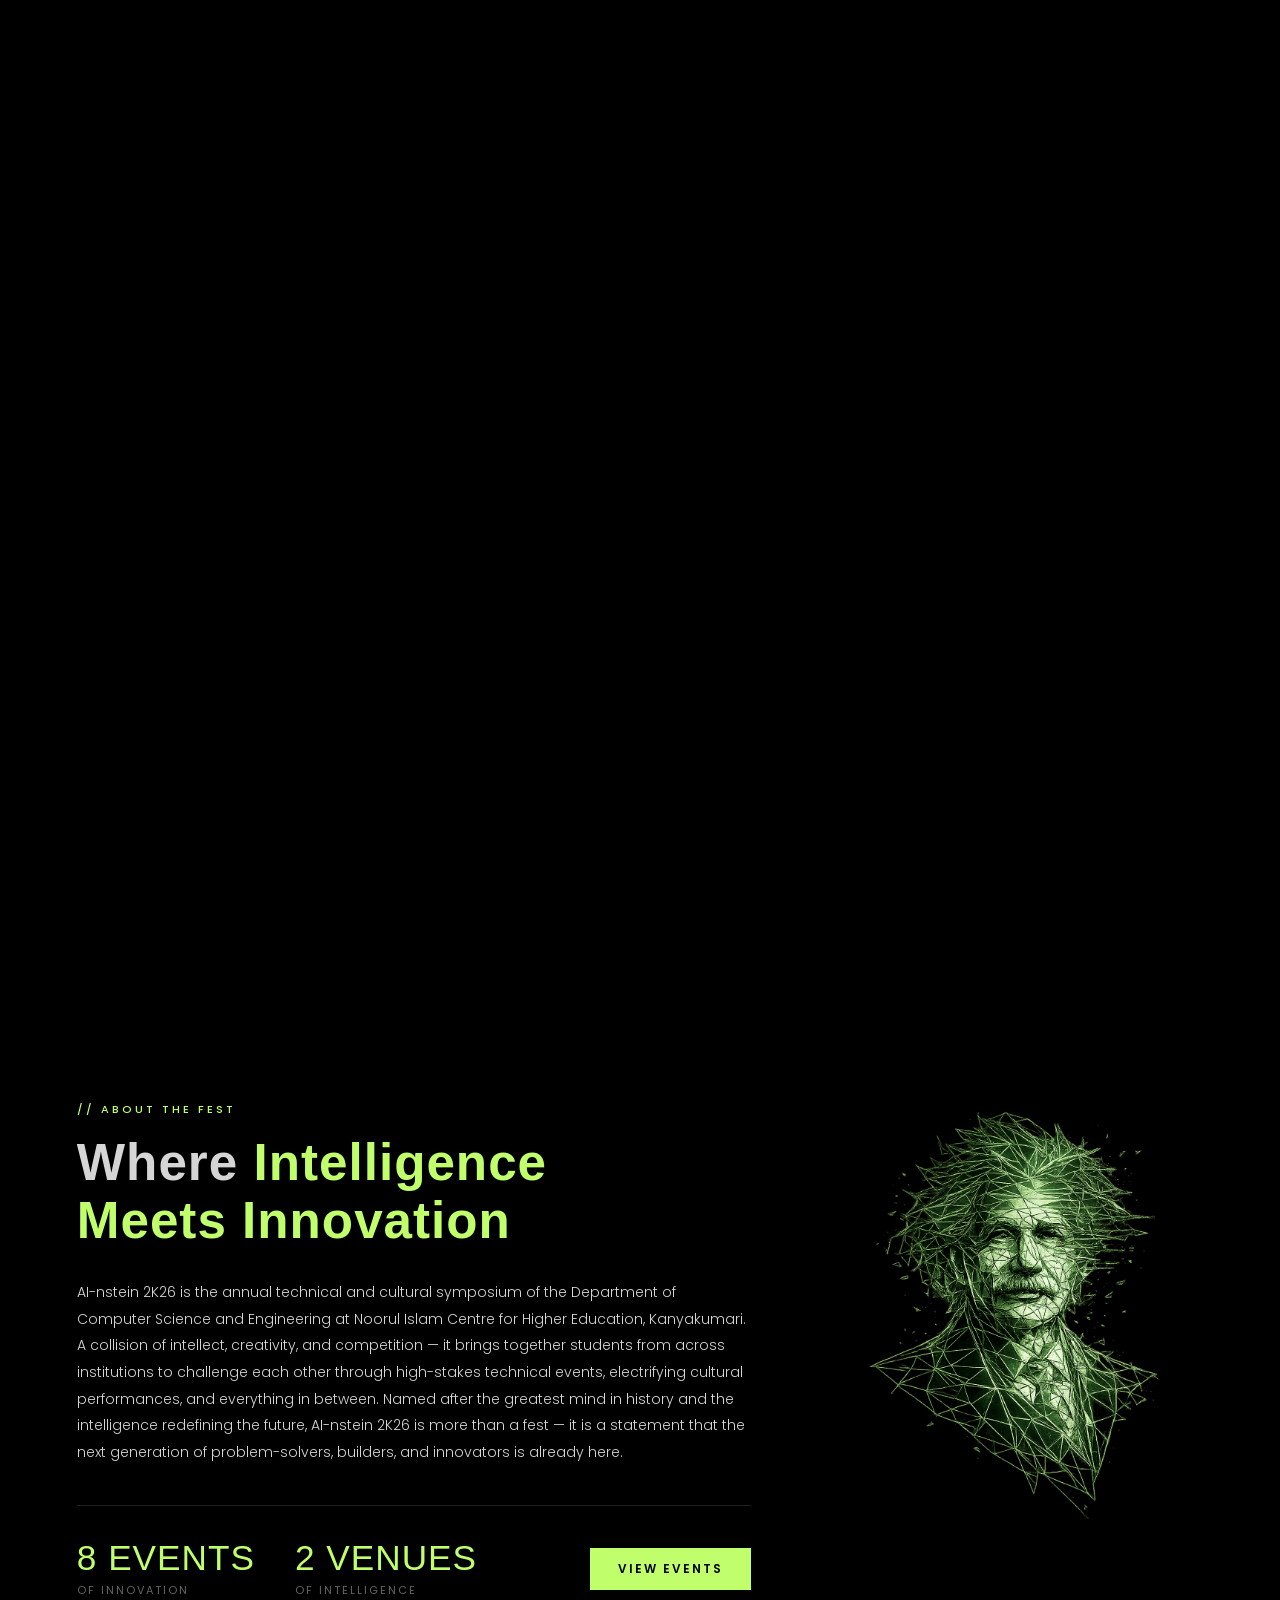
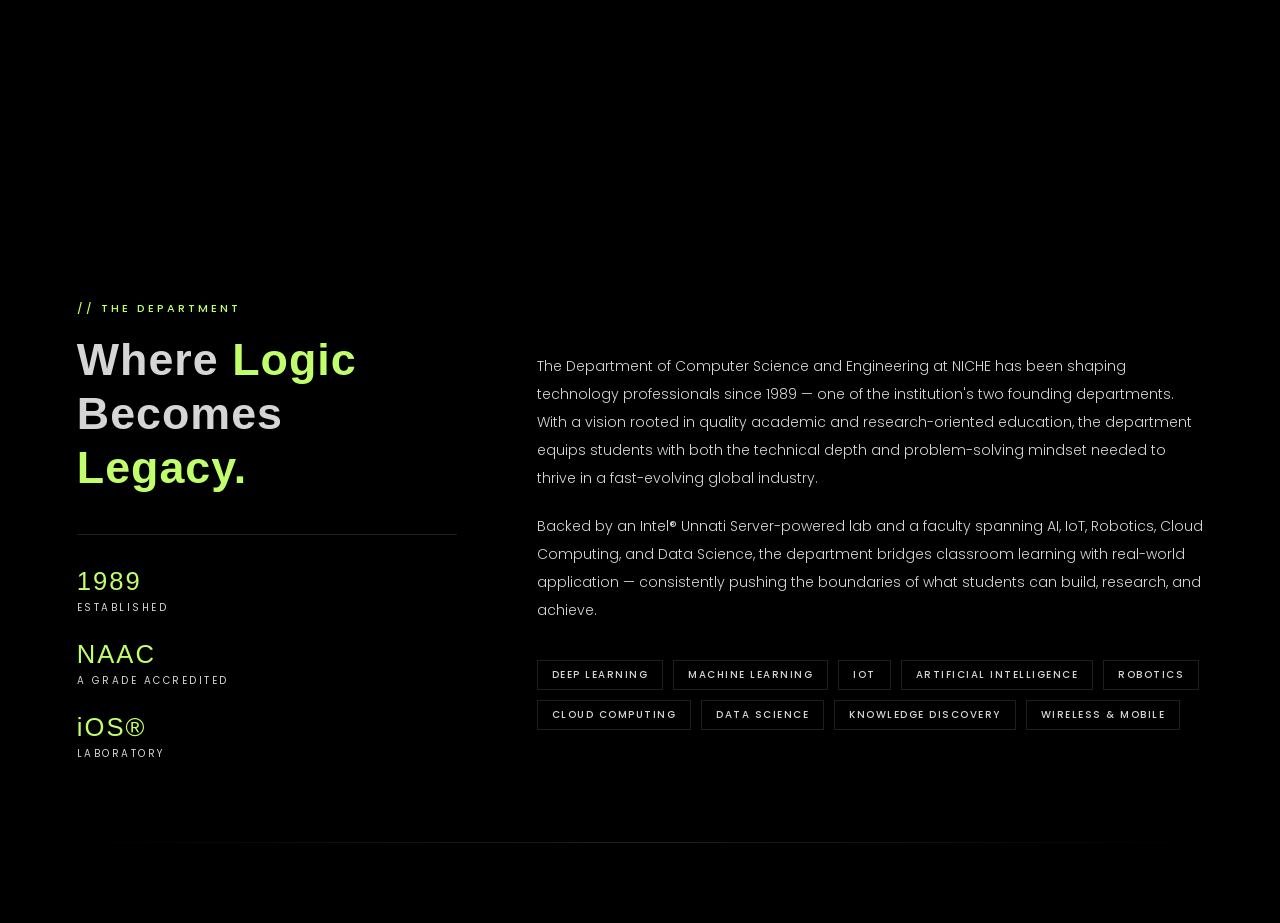
==== index.html @ 4ffa7b21 "Update index.html" ====
<!DOCTYPE html>
<html lang="en">
<head>
  <meta charset="UTF-8" />
  <meta name="viewport" content="width=device-width, initial-scale=1.0"/>
  <title>AI-nstein 2K26</title>
  <link rel="stylesheet" href="https://fonts.cdnfonts.com/css/fear-robot">
  <link rel="preconnect" href="https://fonts.googleapis.com">
  <link href="https://fonts.googleapis.com/css2?family=Poppins:wght@300;400;500;600&display=swap" rel="stylesheet">
  <link rel="stylesheet" href="../css/bg.css">
  <link rel="stylesheet" href="../css/about.css">
  <link rel="stylesheet" href="../css/dept.css">
  <link rel="stylesheet" href="../css/navbar.css">
</head>
<body>

  <!-- LOADING SCREEN -->
<div id="loading-screen">
  <video id="loading-video" autoplay muted playsinline>
    <source src="../asset/logo-animate.mp4" type="video/mp4" />
  </video>
</div>
  
  <div id="scroll-progress"></div>


  <!-- NAVBAR -->
<nav class="navbar" id="navbar">
  <div class="navbar-inner">
    <a href="index.html" class="navbar-logo">
      <img src="../asset/logo.png" alt="AI-nstein 2K26" class="navbar-logo-img" />
      <span class="navbar-logo-text"><span class="accent">AI</span>-nstein <span class="accent">2K26</span></span>
    </a>
    <a href="html/events.html" class="navbar-register">Register Now</a>
  </div>
</nav>
  <!-- Fixed Background -->
  <div id="bg-container">
    <div id="hex-grid"></div>
    <div id="hex-spotlight"></div>
  </div>

  <!-- HERO SECTION -->
<section class="hero">
  <img src="../asset/logo.png" alt="AI-nstein 2K26" class="hero-logo" />
  <p class="hero-label">CS Dept Symposium · 2026</p>
  <h1 class="hero-title">
    <span class="no-break"><span class="accent">AI</span>-nstein</span> <span class="accent">2K26</span>
  </h1>
  <div class="hero-meta">
    <div class="meta-item">
      <svg width="13" height="13" viewBox="0 0 24 24" fill="none" stroke="#C0FF6B" stroke-width="2" stroke-linecap="round" stroke-linejoin="round">
        <rect x="3" y="4" width="18" height="18" rx="2"/><line x1="16" y1="2" x2="16" y2="6"/><line x1="8" y1="2" x2="8" y2="6"/><line x1="3" y1="10" x2="21" y2="10"/>
      </svg>
      <span>16 April 2026</span>
    </div>
    <span class="meta-divider">·</span>
    <div class="meta-item">
      <svg width="13" height="13" viewBox="0 0 24 24" fill="none" stroke="#C0FF6B" stroke-width="2" stroke-linecap="round" stroke-linejoin="round">
        <circle cx="12" cy="12" r="10"/><polyline points="12 6 12 12 16 14"/>
      </svg>
      <span>10:00 AM – 4:30 PM</span>
    </div>
    <span class="meta-divider">·</span>
    <div class="meta-item">
      <svg width="13" height="13" viewBox="0 0 24 24" fill="none" stroke="#C0FF6B" stroke-width="2" stroke-linecap="round" stroke-linejoin="round">
        <path d="M12 2C8.13 2 5 5.13 5 9c0 5.25 7 13 7 13s7-7.75 7-13c0-3.87-3.13-7-7-7z"/><circle cx="12" cy="9" r="2.5"/>
      </svg>
      <span>NICHE University, Kanyakumari</span>
    </div>
  </div>
  <p class="hero-sub">Scroll down to know more</p>
  <div class="scroll-arrow">
    <svg width="36" height="36" viewBox="0 0 36 36" fill="none" xmlns="http://www.w3.org/2000/svg">
      <line x1="18" y1="4" x2="18" y2="28" stroke="#D5D5D5" stroke-width="1.5" stroke-linecap="round"/>
      <polyline points="8,20 18,30 28,20" fill="none" stroke="#C0FF6B" stroke-width="2" stroke-linecap="round" stroke-linejoin="round"/>
    </svg>
  </div>
</section>



  <!-- ABOUT SECTION -->
  <section class="about-section">
    <div class="about-inner">

      <div class="about-text">
        <p class="section-tag">// About the Fest</p>
        <h2 class="about-heading">Where <span>Intelligence<br>Meets Innovation</span></h2>
        <p class="about-body">
          AI-nstein 2K26 is the annual technical and cultural symposium of the Department of Computer Science and Engineering at Noorul Islam Centre for Higher Education, Kanyakumari. A collision of intellect, creativity, and competition — it brings together students from across institutions to challenge each other through high-stakes technical events, electrifying cultural performances, and everything in between. Named after the greatest mind in history and the intelligence redefining the future, AI-nstein 2K26 is more than a fest — it is a statement that the next generation of problem-solvers, builders, and innovators is already here.
        </p>
        

        <div class="about-stats">
          <div class="stat">
            <span class="stat-num">8 EVENTS</span>
            <span class="stat-label">OF INNOVATION</span>
          </div>
          <div class="stat">
            <span class="stat-num">2 VENUES</span>
            <span class="stat-label">OF INTELLIGENCE</span>
          </div>
          <div class="stat-action">
            <a href="../html/events.html" class="btn-events">View Events</a>
          </div>
        </div>
      </div>

      <div class="about-image">
        <img src="../asset/einstein-1.png" alt="Einstein" />
      </div>

    </div>
  </section>




 <!-- DEPARTMENT SECTION -->
<section class="dept-section">
  <div class="dept-inner">

    <div class="dept-left">
      <p class="section-tag">// The Department</p>
      <h2 class="dept-heading">Where <span>Logic</span><br>Becomes<br><span>Legacy.</span></h2>

      <div class="dept-stat-row">
        <div class="dept-stat">
          <span class="dept-stat-num">1989</span>
          <span class="dept-stat-label">Established</span>
        </div>
        <div class="dept-stat">
          <span class="dept-stat-num">NAAC</span>
          <span class="dept-stat-label">A Grade Accredited</span>
        </div>
        <div class="dept-stat">
          <span class="dept-stat-num">iOS®</span>
          <span class="dept-stat-label">Laboratory</span>
        </div>
      </div>
    </div>

    <div class="dept-right">
        <p class="dept-body">
            The Department of Computer Science and Engineering at NICHE has been shaping technology professionals since 1989 — one of the institution's two founding departments. With a vision rooted in quality academic and research-oriented education, the department equips students with both the technical depth and problem-solving mindset needed to thrive in a fast-evolving global industry.
        </p>
        <p class="dept-body">
            Backed by an Intel® Unnati Server-powered lab and a faculty spanning AI, IoT, Robotics, Cloud Computing, and Data Science, the department bridges classroom learning with real-world application — consistently pushing the boundaries of what students can build, research, and achieve.
        </p>

      <div class="dept-tags">
        <span class="dept-pill">Deep Learning</span>
        <span class="dept-pill">Machine Learning</span>
        <span class="dept-pill">IoT</span>
        <span class="dept-pill">Artificial Intelligence</span>
        <span class="dept-pill">Robotics</span>
        <span class="dept-pill">Cloud Computing</span>
        <span class="dept-pill">Data Science</span>
        <span class="dept-pill">Knowledge Discovery</span>
        <span class="dept-pill">Wireless & Mobile</span>
      </div>
    </div>

  </div>

  <div class="dept-divider"></div>
</section>
  <script src="../js/script.js"></script>
</body>
</html>
---- css/bg.css ----
* {
  margin: 0;
  padding: 0;
  box-sizing: border-box;
  scrollbar-width: none; /* Firefox */
  -ms-overflow-style: none; /* IE/Edge */
}

*::-webkit-scrollbar {
  display: none; /* Chrome/Safari */
}

body {
  background: #000;
  color: #D5D5D5;
  font-family: 'Poppins', sans-serif;
  overflow-x: hidden;
}

/* ── SCROLL PROGRESS BAR ── */
#scroll-progress {
  position: fixed;
  top: 0;
  right: 0;
  width: 3px;
  height: 0%;
  background: linear-gradient(to bottom, #C0FF6B, rgba(192, 255, 107, 0.3));
  z-index: 200;
  transition: height 0.05s linear;
  box-shadow: 0 0 8px rgba(192, 255, 107, 0.5);
}

/* ── FIXED BG ── */
#bg-container {
  position: fixed;
  inset: 0;
  z-index: 0;
  overflow: hidden;
}

#hex-grid {
  position: absolute;
  inset: 0;
  width: 100%;
  height: 100%;
  background-image: url("data:image/svg+xml,%3Csvg xmlns='http://www.w3.org/2000/svg' width='56' height='97' viewBox='0 0 56 97'%3E%3Cpath d='M28 2 L54 16 L54 46 L28 60 L2 46 L2 16 Z' fill='none' stroke='%23D5D5D5' stroke-width='0.8'/%3E%3Cpath d='M28 60 L54 74 L54 97' fill='none' stroke='%23D5D5D5' stroke-width='0.8'/%3E%3Cpath d='M28 60 L2 74 L2 97' fill='none' stroke='%23D5D5D5' stroke-width='0.8'/%3E%3C/svg%3E");
  background-size: 56px 97px;
  opacity: 0.045;
}

#hex-spotlight {
  position: absolute;
  inset: 0;
  width: 100%;
  height: 100%;
  background-image: url("data:image/svg+xml,%3Csvg xmlns='http://www.w3.org/2000/svg' width='56' height='97' viewBox='0 0 56 97'%3E%3Cpath d='M28 2 L54 16 L54 46 L28 60 L2 46 L2 16 Z' fill='none' stroke='%23D5D5D5' stroke-width='0.8'/%3E%3Cpath d='M28 60 L54 74 L54 97' fill='none' stroke='%23D5D5D5' stroke-width='0.8'/%3E%3Cpath d='M28 60 L2 74 L2 97' fill='none' stroke='%23D5D5D5' stroke-width='0.8'/%3E%3C/svg%3E");
  background-size: 56px 97px;
  opacity: 0;
  -webkit-mask-image: radial-gradient(circle 150px at 50% 50%, black 20%, transparent 80%);
  mask-image: radial-gradient(circle 150px at 50% 50%, black 20%, transparent 80%);
  transition: opacity 0.3s ease;
}

#hex-spotlight.active {
  opacity: 0.75;
}

/* ── LOADING SCREEN ── */
#loading-screen {
  position: fixed;
  inset: 0;
  z-index: 9999;
  background: #000;
  display: flex;
  align-items: center;
  justify-content: center;
  overflow: hidden;
  transition: opacity 0.6s ease;
}

#loading-screen.fade-out {
  opacity: 0;
  pointer-events: none;
}

#loading-video {
  width: clamp(240px, 50vw, 480px);
  height: auto;
  object-fit: cover;
  object-position: center;
}

/* ── HERO ── */
.hero {
  position: relative;
  z-index: 10;
  height: 100vh;
  display: flex;
  flex-direction: column;
  align-items: center;
  justify-content: center;
  text-align: center;
  padding: 80px 24px 24px;
}

/* ── HERO LOGO ── */
.hero-logo {
  width: clamp(140px, 22vw, 260px);
  height: auto;
  object-fit: contain;
  margin-bottom: 24px;
  filter: drop-shadow(0 0 24px rgba(192, 255, 107, 0.25));
  transition: filter 0.3s ease;
}

.hero-logo:hover {
  filter: drop-shadow(0 0 40px rgba(192, 255, 107, 0.45));
}

/* ── HERO LABEL ── */
.hero-label {
  font-size: 11px;
  letter-spacing: 4px;
  text-transform: uppercase;
  color: #656565;
  margin-bottom: 18px;
}

/* ── HERO TITLE ── */
.hero-title {
  font-family: 'Fear Robot', sans-serif;
  font-size: clamp(2rem, 8vw, 7rem);
  color: #D5D5D5;
  line-height: 1.15;
  letter-spacing: 2px;
  word-break: keep-all;
}

.hero-title .no-break {
  white-space: nowrap;
  display: inline;
}

.hero-title .accent {
  color: #C0FF6B;
}

/* ── HERO META ── */
.hero-meta {
  display: flex;
  align-items: center;
  gap: 14px;
  margin-top: 28px;
  flex-wrap: wrap;
  justify-content: center;
}

.meta-item {
  display: flex;
  align-items: center;
  gap: 6px;
  font-size: 12px;
  letter-spacing: 1.5px;
  color: #D5D5D5;
  font-weight: 400;
  white-space: nowrap;
}

.meta-divider {
  color: #656565;
  font-size: 14px;
  line-height: 1;
}

/* ── HERO SUB ── */
.hero-sub {
  margin-top: 28px;
  font-size: 12px;
  color: #656565;
  letter-spacing: 2px;
  text-transform: uppercase;
}

/* ── SCROLL ARROW ── */
.scroll-arrow {
  margin-top: 16px;
  animation: bounce 1.8s ease-in-out infinite;
  opacity: 0.85;
}

@keyframes bounce {
  0%, 100% { transform: translateY(0); }
  50%       { transform: translateY(8px); }
}

/* ── RESPONSIVE ── */
@media (max-width: 600px) {
  .hero-meta    { gap: 10px; }
  .meta-divider { display: none; }
  .meta-item    { font-size: 11px; letter-spacing: 1px; }
}

@media (max-width: 480px) {
  .hero-label { font-size: 9px; letter-spacing: 2px; }
  .hero-sub   { font-size: 10px; }
  .hero-logo  { width: clamp(100px, 28vw, 160px); margin-bottom: 16px; }
}
---- css/about.css ----
/* ── ABOUT SECTION ── */
.about-section {
  position: relative;
  z-index: 10;
  min-height: 100vh;
  display: flex;
  align-items: center;
  padding: 100px 6vw;
}

.about-inner {
  display: flex;
  align-items: center;
  gap: 72px;
  max-width: 1200px;
  margin: 0 auto;
  width: 100%;
}

/* ── TEXT SIDE ── */
.about-text {
  flex: 1;
  min-width: 0;
}

.section-tag {
  font-size: 11px;
  letter-spacing: 3px;
  color: #C0FF6B;
  text-transform: uppercase;
  margin-bottom: 16px;
  font-weight: 500;
}

.about-heading {
  font-family: 'Fear Robot', sans-serif;
  font-size: clamp(2rem, 4vw, 3.5rem);
  color: #D5D5D5;
  line-height: 1.15;
  margin-bottom: 28px;
  letter-spacing: 1px;
}

.about-heading span {
  color: #C0FF6B;
}

.about-body {
  font-size: 14px;
  line-height: 1.9;
  color: #d5d5d5;
  margin-bottom: 16px;
  font-weight: 300;
}

/* ── STATS + BUTTON ── */
.about-stats {
  display: flex;
  align-items: center;
  gap: 40px;
  margin-top: 40px;
  padding-top: 32px;
  border-top: 1px solid #1f1f1f;
  flex-wrap: wrap;
}

.stat {
  display: flex;
  flex-direction: column;
  gap: 4px;
}

.stat-num {
  font-family: 'Fear Robot', sans-serif;
  font-size: clamp(1.6rem, 3vw, 2.2rem);
  color: #C0FF6B;
  letter-spacing: 1px;
}

.stat-label {
  font-size: 11px;
  letter-spacing: 2px;
  text-transform: uppercase;
  color: #656565;
}

/* ── VIEW EVENTS BUTTON ── */
.stat-action {
  margin-left: auto;
}

.btn-events {
  display: inline-block;
  padding: 12px 28px;
  background: #C0FF6B;
  color: #000;
  font-family: 'Poppins', sans-serif;
  font-size: 12px;
  font-weight: 600;
  letter-spacing: 2px;
  text-transform: uppercase;
  text-decoration: none;
  transition: box-shadow 0.3s ease, transform 0.2s ease;
}

.btn-events:hover {
  box-shadow: 0 0 20px rgba(192, 255, 107, 0.45);
  transform: translateY(-2px);
}

/* ── IMAGE SIDE ── */
.about-image {
  flex: 0 0 auto;
  width: clamp(240px, 30vw, 380px);
}

.about-image img {
  display: block;
  width: 100%;
  height: 100%;
  object-fit: cover;
  filter: grayscale(30%) contrast(1.05);
  transition: filter 0.4s ease;
}

.about-image:hover img {
  filter: grayscale(0%) contrast(1.1);
}

/* ── RESPONSIVE ── */
@media (max-width: 900px) {
  .about-inner {
    flex-direction: column-reverse;
    gap: 48px;
    padding: 60px 0;
  }

  .about-image {
    width: clamp(200px, 60vw, 320px);
  }

  .about-text {
    text-align: center;
  }

  .about-stats {
    justify-content: center;
  }

  .stat-action {
    margin-left: 0;
    width: 100%;
    display: flex;
    justify-content: center;
  }

  .section-tag {
    text-align: center;
  }
}

@media (max-width: 480px) {
  .about-section {
    padding: 80px 24px;
  }

  .about-stats {
    gap: 24px;
  }

  .about-heading {
    font-size: 1.8rem;
  }
}
---- css/dept.css ----
/* ── DEPARTMENT SECTION ── */
.dept-section {
  position: relative;
  z-index: 10;
  padding: 100px 6vw 80px;
}

.dept-inner {
  display: flex;
  align-items: flex-start;
  gap: 80px;
  max-width: 1200px;
  margin: 0 auto;
  width: 100%;
}

/* ── LEFT SIDE ── */
.dept-left {
  flex: 0 0 auto;
  width: clamp(260px, 30vw, 380px);
  position: sticky;
  top: 80px;
}

.dept-heading {
  font-family: 'Fear Robot', sans-serif;
  font-size: clamp(1.8rem, 3.5vw, 3rem);
  color: #D5D5D5;
  line-height: 1.2;
  letter-spacing: 1px;
  margin-bottom: 40px;
}

.dept-heading span {
  color: #C0FF6B;
}

/* ── DEPT STATS ── */
.dept-stat-row {
  display: flex;
  flex-direction: column;
  gap: 24px;
  padding-top: 32px;
  border-top: 1px solid #1f1f1f;
}

.dept-stat {
  display: flex;
  flex-direction: column;
  gap: 4px;
}

.dept-stat-num {
  font-family: 'Fear Robot', sans-serif;
  font-size: clamp(1.2rem, 2vw, 1.6rem);
  color: #C0FF6B;
  letter-spacing: 2px;
}

.dept-stat-label {
  font-size: 10px;
  letter-spacing: 2.5px;
  text-transform: uppercase;
  color: #d5d5d5;
  font-family: 'Poppins', sans-serif;
}

/* ── RIGHT SIDE ── */
.dept-right {
  flex: 1;
  min-width: 0;
  padding-top: 52px;
}

.dept-body {
  font-size: 14px;
  line-height: 2;
  color: #d5d5d5;
  font-weight: 300;
  font-family: 'Poppins', sans-serif;
  margin-bottom: 20px;
}

/* ── TECH PILLS ── */
.dept-tags {
  display: flex;
  flex-wrap: wrap;
  gap: 10px;
  margin-top: 36px;
}

.dept-pill {
  font-size: 10px;
  letter-spacing: 1.5px;
  text-transform: uppercase;
  font-family: 'Poppins', sans-serif;
  font-weight: 500;
  color: #d5d5d5;
  border: 1px solid #1f1f1f;
  padding: 6px 14px;
  transition: border-color 0.25s ease, color 0.25s ease;
  cursor: default;
}

.dept-pill:hover {
  border-color: rgba(192, 255, 107, 0.3);
  color: #C0FF6B;
}

/* ── BOTTOM DIVIDER ── */
.dept-divider {
  max-width: 1200px;
  margin: 80px auto 0;
  height: 1px;
  background: linear-gradient(to right, transparent, #1f1f1f, transparent);
}

/* ── RESPONSIVE ── */
@media (max-width: 900px) {
  .dept-inner {
    flex-direction: column;
    gap: 48px;
  }

  .dept-left {
    width: 100%;
    position: static;
  }

  .dept-stat-row {
    flex-direction: row;
    flex-wrap: wrap;
    gap: 32px;
  }

  .dept-heading {
    margin-bottom: 28px;
  }

  .dept-right {
    padding-top: 0;
  }
}

@media (max-width: 480px) {
  .dept-section {
    padding: 80px 24px 60px;
  }

  .dept-heading {
    font-size: 1.6rem;
  }

  .dept-stat-row {
    gap: 20px;
  }

  .dept-tags {
    gap: 8px;
  }

  .dept-pill {
    font-size: 9px;
    padding: 5px 10px;
  }
}
---- css/navbar.css ----
/* ── NAVBAR ── */
.navbar {
  position: fixed;
  top: 0;
  left: 0;
  right: 0;
  z-index: 100;
  padding: 0 6vw;
  height: 64px;
  display: flex;
  align-items: center;
  background: transparent;
  border-bottom: 1px solid transparent;
  transform: translateY(-100%);
  opacity: 0;
  transition:
    transform 0.4s cubic-bezier(0.4, 0, 0.2, 1),
    opacity 0.4s ease,
    background 0.4s ease,
    border-color 0.4s ease;
  pointer-events: none;
}

.navbar.visible {
  transform: translateY(0);
  opacity: 1;
  background: rgba(0, 0, 0, 0.85);
  backdrop-filter: blur(12px);
  -webkit-backdrop-filter: blur(12px);
  border-bottom: 1px solid #1a1a1a;
  pointer-events: all;
}

.navbar-inner {
  display: flex;
  align-items: center;
  justify-content: space-between;
  width: 100%;
  max-width: 1300px;
  margin: 0 auto;
}

/* ── LOGO ── */
.navbar-logo {
  display: flex;
  align-items: center;
  gap: 10px;
  text-decoration: none;
  transition: opacity 0.2s ease;
}

.navbar-logo:hover {
  opacity: 0.8;
}

.navbar-logo-img {
  height: 36px;
  width: auto;
  object-fit: contain;
}

.navbar-logo-text {
  font-family: 'Fear Robot', sans-serif;
  font-size: clamp(0.9rem, 1.8vw, 1.2rem);
  color: #D5D5D5;
  letter-spacing: 1px;
}

.navbar-logo-text .accent {
  color: #C0FF6B;
}

/* ── REGISTER BUTTON ── */
.navbar-register {
  display: inline-block;
  padding: 9px 24px;
  background: #C0FF6B;
  color: #000;
  font-family: 'Poppins', sans-serif;
  font-size: 10px;
  font-weight: 600;
  letter-spacing: 2px;
  text-transform: uppercase;
  text-decoration: none;
  white-space: nowrap;
  transition: box-shadow 0.3s ease, transform 0.2s ease;
}

.navbar-register:hover {
  box-shadow: 0 0 20px rgba(192, 255, 107, 0.4);
  transform: translateY(-1px);
}

/* ── RESPONSIVE ── */
@media (max-width: 768px) {
  .navbar { padding: 0 5vw; height: 56px; }
  .navbar-logo-img { height: 28px; }
  .navbar-logo-text { font-size: 0.9rem; }
}

@media (max-width: 480px) {
  .navbar { padding: 0 20px; height: 52px; }
  .navbar-logo-img { height: 24px; }
  .navbar-logo-text { display: none; }
  .navbar-register { padding: 8px 14px; font-size: 9px; letter-spacing: 1px; }
}
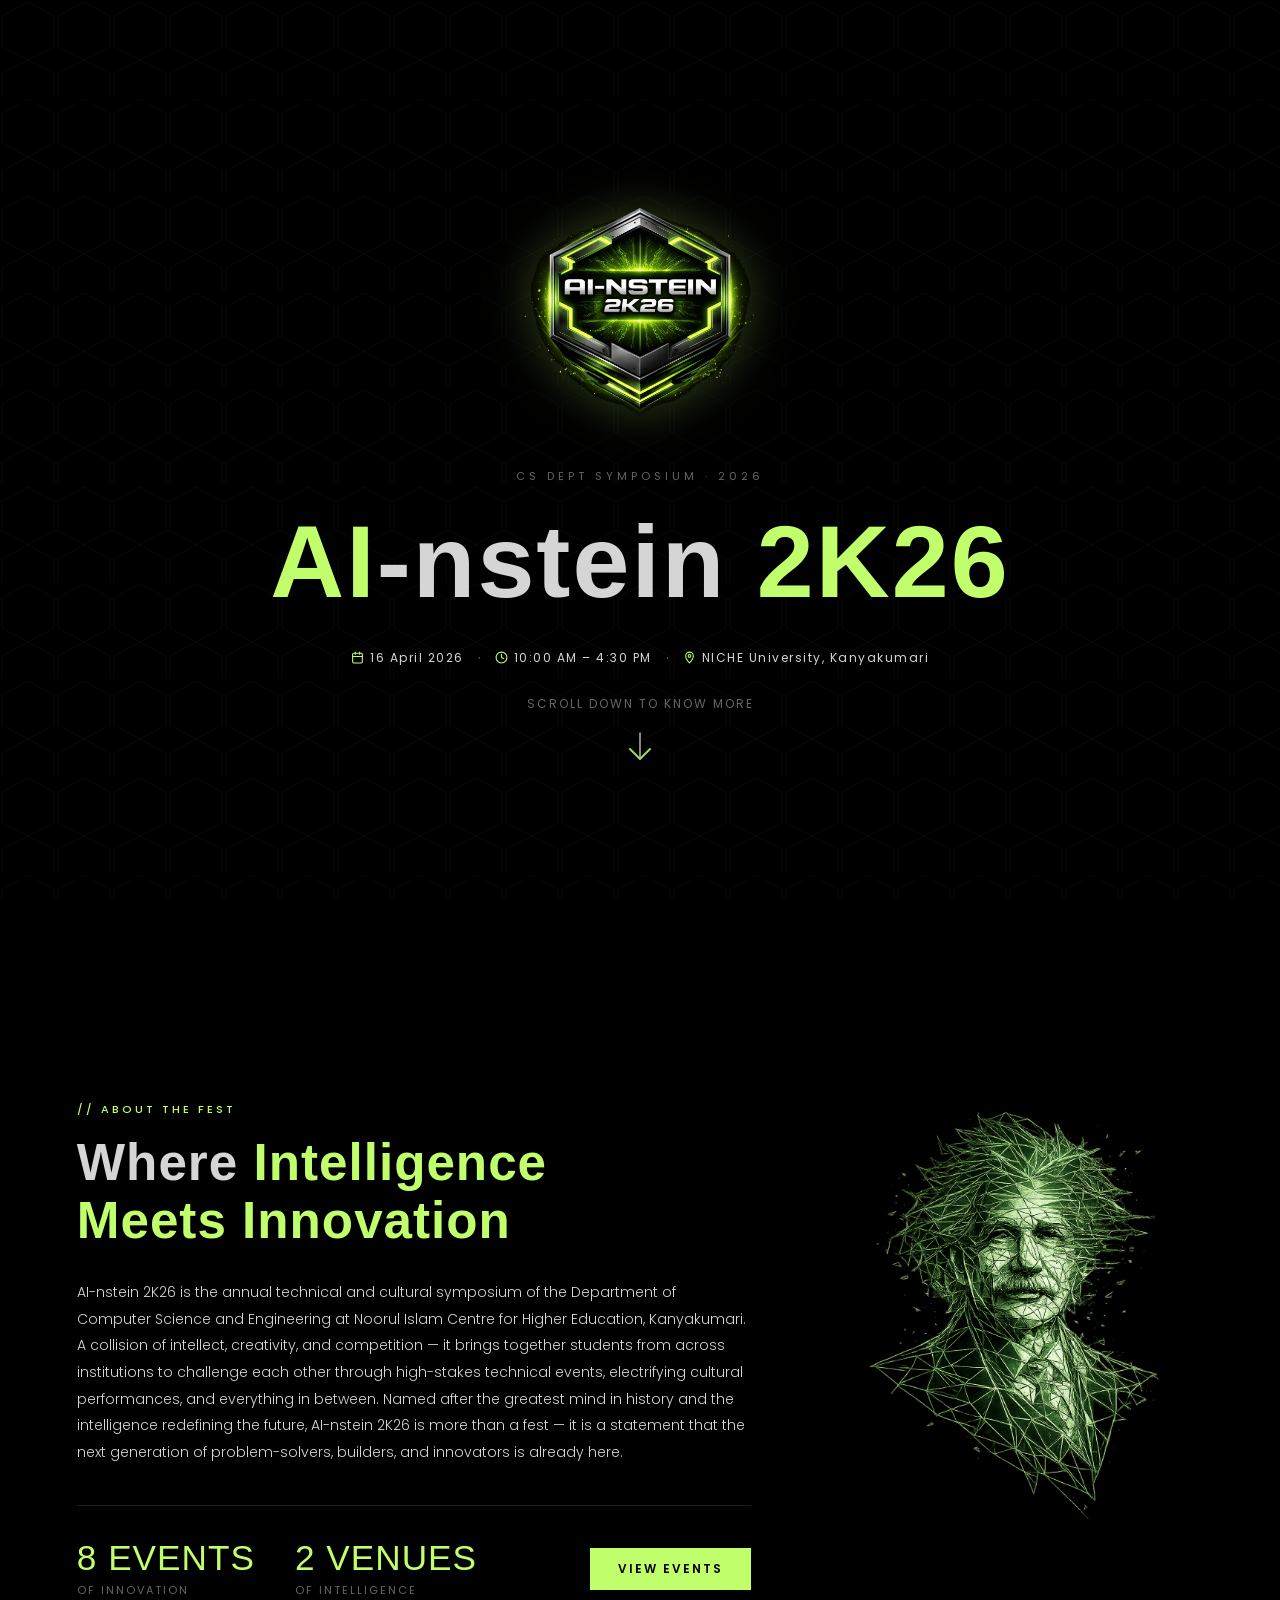
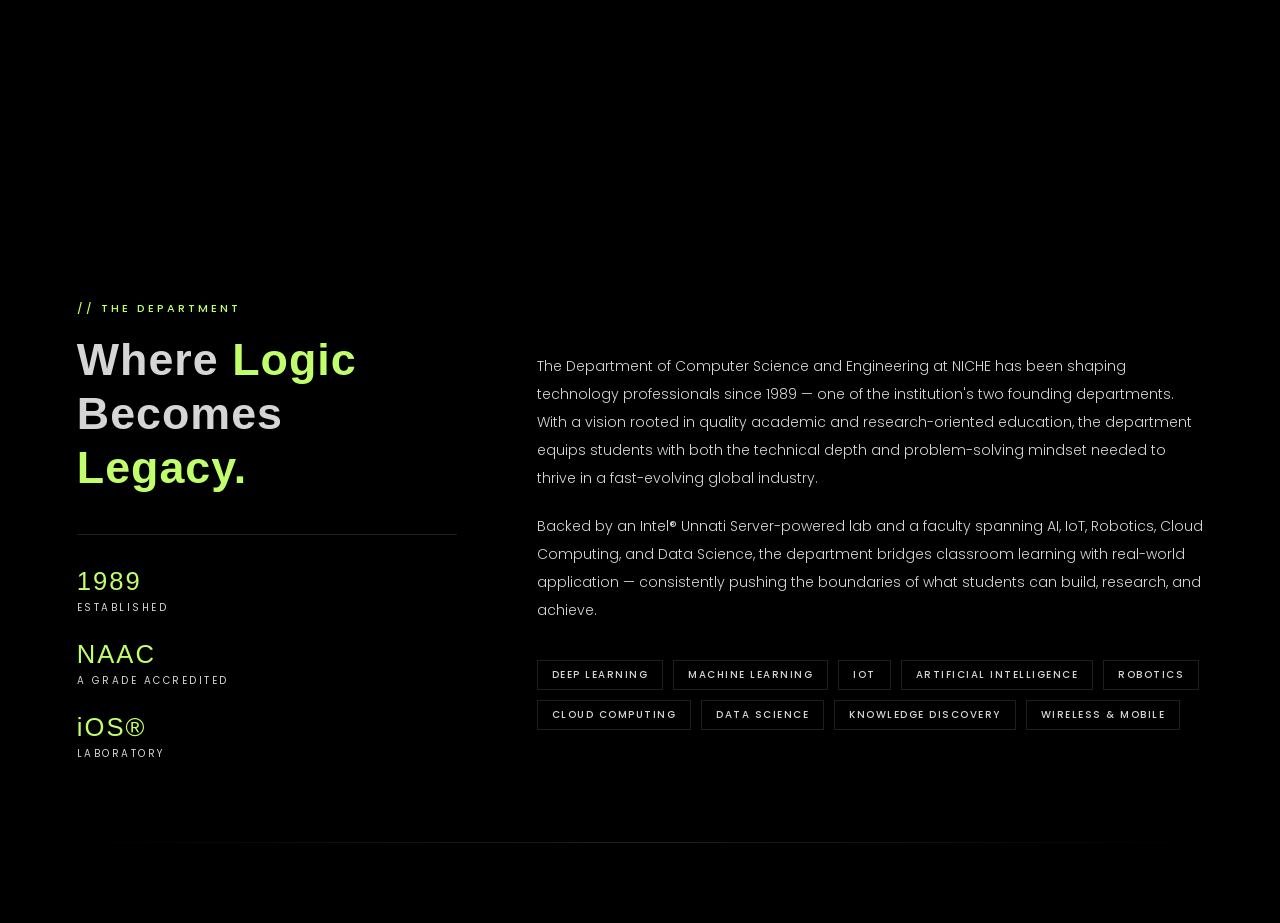
==== commit ea915fb4: "Update index.html" ====
--- a/index.html
+++ b/index.html
@@ -7,19 +7,15 @@
   <link rel="stylesheet" href="https://fonts.cdnfonts.com/css/fear-robot">
   <link rel="preconnect" href="https://fonts.googleapis.com">
   <link href="https://fonts.googleapis.com/css2?family=Poppins:wght@300;400;500;600&display=swap" rel="stylesheet">
-  <link rel="stylesheet" href="../css/bg.css">
-  <link rel="stylesheet" href="../css/about.css">
-  <link rel="stylesheet" href="../css/dept.css">
-  <link rel="stylesheet" href="../css/navbar.css">
+  <link rel="stylesheet" href="css/bg.css">
+  <link rel="stylesheet" href="css/about.css">
+  <link rel="stylesheet" href="css/dept.css">
+  <link rel="stylesheet" href="css/navbar.css">
 </head>
 <body>
 
   <!-- LOADING SCREEN -->
-<div id="loading-screen">
-  <video id="loading-video" autoplay muted playsinline>
-    <source src="../asset/logo-animate.mp4" type="video/mp4" />
-  </video>
-</div>
+
   
   <div id="scroll-progress"></div>
 
@@ -28,7 +24,7 @@
 <nav class="navbar" id="navbar">
   <div class="navbar-inner">
     <a href="index.html" class="navbar-logo">
-      <img src="../asset/logo.png" alt="AI-nstein 2K26" class="navbar-logo-img" />
+      <img src="asset/logo.png" alt="AI-nstein 2K26" class="navbar-logo-img" />
       <span class="navbar-logo-text"><span class="accent">AI</span>-nstein <span class="accent">2K26</span></span>
     </a>
     <a href="html/events.html" class="navbar-register">Register Now</a>
@@ -42,7 +38,7 @@
 
   <!-- HERO SECTION -->
 <section class="hero">
-  <img src="../asset/logo.png" alt="AI-nstein 2K26" class="hero-logo" />
+  <img src="asset/logo.png" alt="AI-nstein 2K26" class="hero-logo" />
   <p class="hero-label">CS Dept Symposium · 2026</p>
   <h1 class="hero-title">
     <span class="no-break"><span class="accent">AI</span>-nstein</span> <span class="accent">2K26</span>
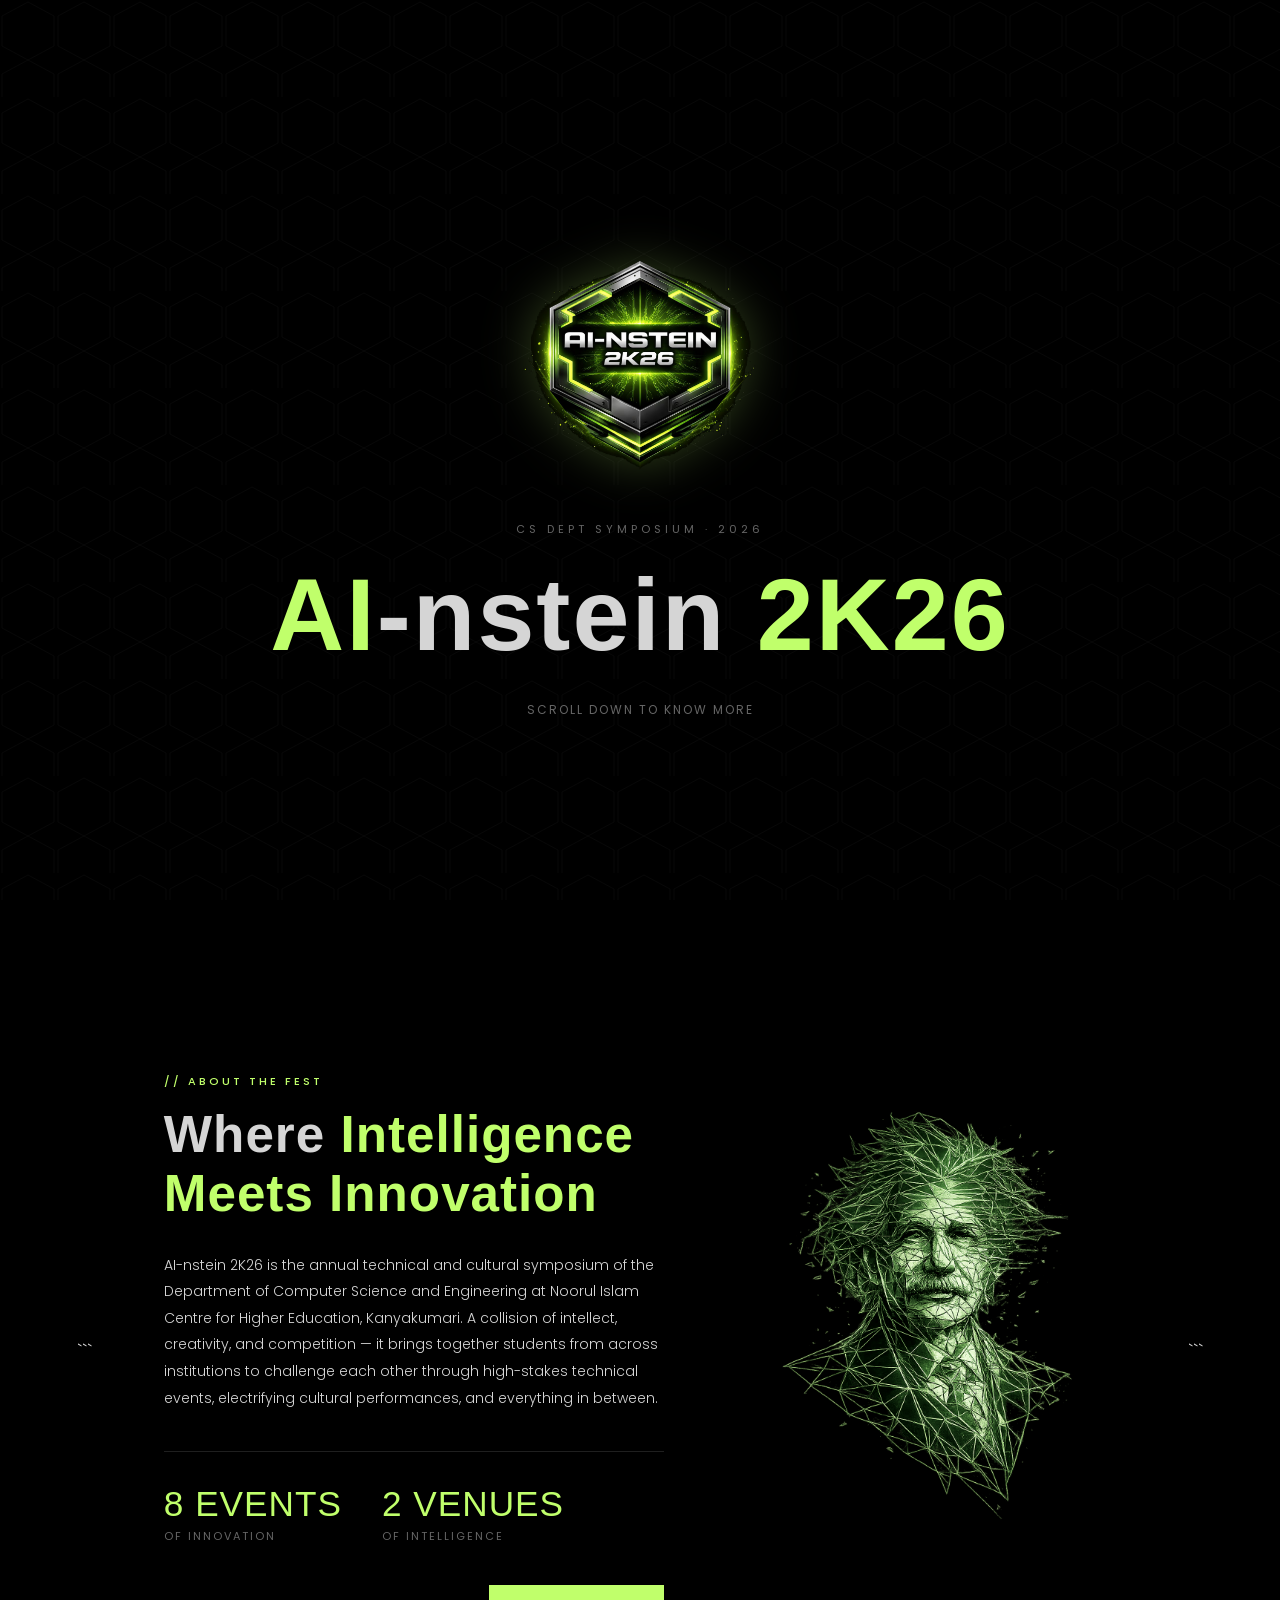
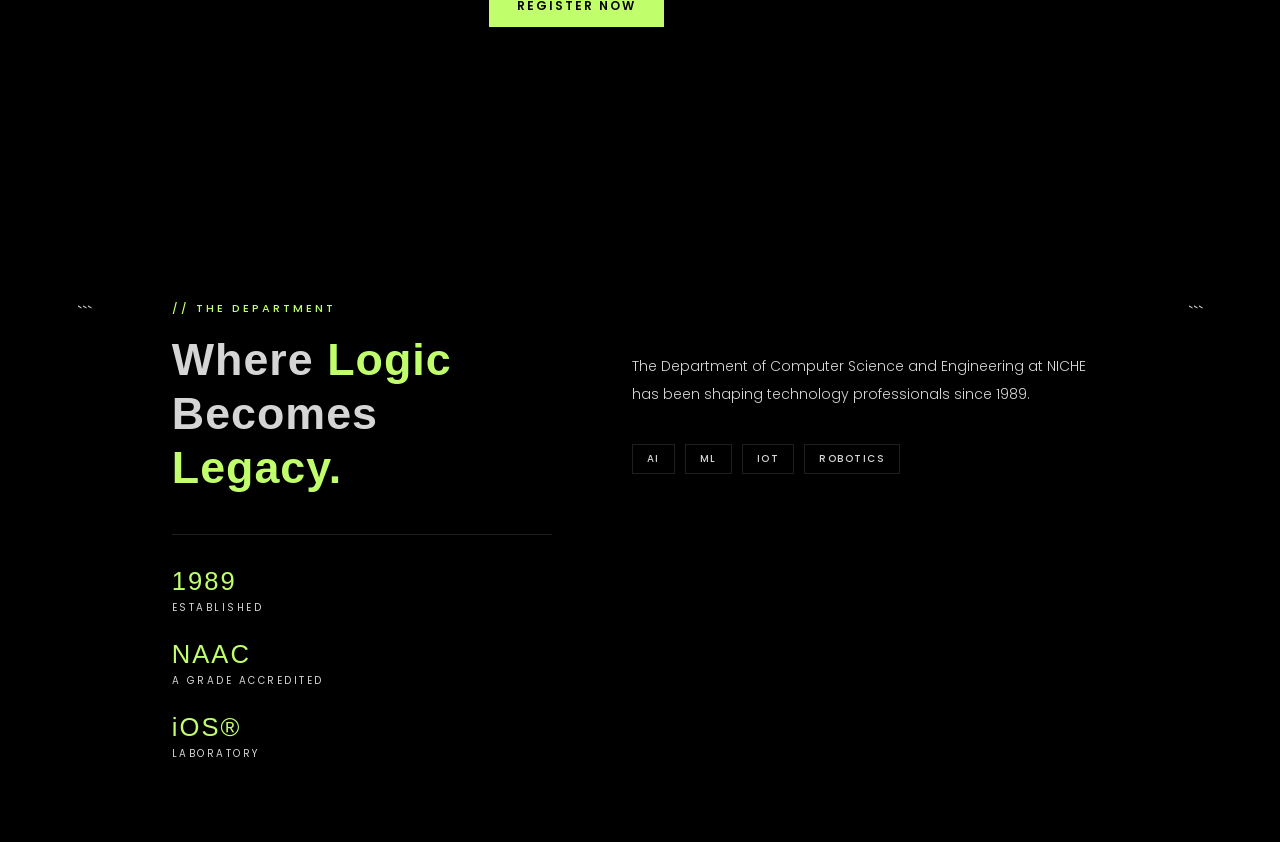
==== commit 5dd750e1: "added form link" ====
--- a/index.html
+++ b/index.html
@@ -1,167 +1,159 @@
 <!DOCTYPE html>
+
 <html lang="en">
 <head>
   <meta charset="UTF-8" />
   <meta name="viewport" content="width=device-width, initial-scale=1.0"/>
   <title>AI-nstein 2K26</title>
+
   <link rel="stylesheet" href="https://fonts.cdnfonts.com/css/fear-robot">
   <link rel="preconnect" href="https://fonts.googleapis.com">
   <link href="https://fonts.googleapis.com/css2?family=Poppins:wght@300;400;500;600&display=swap" rel="stylesheet">
+
   <link rel="stylesheet" href="css/bg.css">
   <link rel="stylesheet" href="css/about.css">
   <link rel="stylesheet" href="css/dept.css">
   <link rel="stylesheet" href="css/navbar.css">
 </head>
+
 <body>
 
-  <!-- LOADING SCREEN -->
+<div id="scroll-progress"></div>
 
-  
-  <div id="scroll-progress"></div>
+<!-- NAVBAR -->
 
-
-  <!-- NAVBAR -->
 <nav class="navbar" id="navbar">
   <div class="navbar-inner">
     <a href="index.html" class="navbar-logo">
       <img src="asset/logo.png" alt="AI-nstein 2K26" class="navbar-logo-img" />
       <span class="navbar-logo-text"><span class="accent">AI</span>-nstein <span class="accent">2K26</span></span>
     </a>
-    <a href="html/events.html" class="navbar-register">Register Now</a>
+
+```
+<!-- REGISTER BUTTON -->
+<a href="https://forms.gle/uLuQ8UwbhfPCs5nC6" target="_blank" class="navbar-register">
+  Register Now
+</a>
+```
+
   </div>
 </nav>
-  <!-- Fixed Background -->
-  <div id="bg-container">
-    <div id="hex-grid"></div>
-    <div id="hex-spotlight"></div>
-  </div>
 
-  <!-- HERO SECTION -->
+<!-- BACKGROUND -->
+
+<div id="bg-container">
+  <div id="hex-grid"></div>
+  <div id="hex-spotlight"></div>
+</div>
+
+<!-- HERO -->
+
 <section class="hero">
   <img src="asset/logo.png" alt="AI-nstein 2K26" class="hero-logo" />
+
   <p class="hero-label">CS Dept Symposium · 2026</p>
+
   <h1 class="hero-title">
-    <span class="no-break"><span class="accent">AI</span>-nstein</span> <span class="accent">2K26</span>
+    <span class="no-break"><span class="accent">AI</span>-nstein</span>
+    <span class="accent">2K26</span>
   </h1>
-  <div class="hero-meta">
-    <div class="meta-item">
-      <svg width="13" height="13" viewBox="0 0 24 24" fill="none" stroke="#C0FF6B" stroke-width="2" stroke-linecap="round" stroke-linejoin="round">
-        <rect x="3" y="4" width="18" height="18" rx="2"/><line x1="16" y1="2" x2="16" y2="6"/><line x1="8" y1="2" x2="8" y2="6"/><line x1="3" y1="10" x2="21" y2="10"/>
-      </svg>
-      <span>16 April 2026</span>
+
+  <p class="hero-sub">Scroll down to know more</p>
+</section>
+
+<!-- ABOUT -->
+
+<section class="about-section">
+  <div class="about-inner">
+
+```
+<div class="about-text">
+  <p class="section-tag">// About the Fest</p>
+
+  <h2 class="about-heading">
+    Where <span>Intelligence<br>Meets Innovation</span>
+  </h2>
+
+  <p class="about-body">
+    AI-nstein 2K26 is the annual technical and cultural symposium of the Department of Computer Science and Engineering at Noorul Islam Centre for Higher Education, Kanyakumari. A collision of intellect, creativity, and competition — it brings together students from across institutions to challenge each other through high-stakes technical events, electrifying cultural performances, and everything in between.
+  </p>
+
+  <div class="about-stats">
+    <div class="stat">
+      <span class="stat-num">8 EVENTS</span>
+      <span class="stat-label">OF INNOVATION</span>
     </div>
-    <span class="meta-divider">·</span>
-    <div class="meta-item">
-      <svg width="13" height="13" viewBox="0 0 24 24" fill="none" stroke="#C0FF6B" stroke-width="2" stroke-linecap="round" stroke-linejoin="round">
-        <circle cx="12" cy="12" r="10"/><polyline points="12 6 12 12 16 14"/>
-      </svg>
-      <span>10:00 AM – 4:30 PM</span>
+
+    <div class="stat">
+      <span class="stat-num">2 VENUES</span>
+      <span class="stat-label">OF INTELLIGENCE</span>
     </div>
-    <span class="meta-divider">·</span>
-    <div class="meta-item">
-      <svg width="13" height="13" viewBox="0 0 24 24" fill="none" stroke="#C0FF6B" stroke-width="2" stroke-linecap="round" stroke-linejoin="round">
-        <path d="M12 2C8.13 2 5 5.13 5 9c0 5.25 7 13 7 13s7-7.75 7-13c0-3.87-3.13-7-7-7z"/><circle cx="12" cy="9" r="2.5"/>
-      </svg>
-      <span>NICHE University, Kanyakumari</span>
+
+    <!-- REGISTER BUTTON -->
+    <div class="stat-action">
+      <a href="https://forms.gle/uLuQ8UwbhfPCs5nC6" target="_blank" class="btn-events">
+        Register Now
+      </a>
     </div>
   </div>
-  <p class="hero-sub">Scroll down to know more</p>
-  <div class="scroll-arrow">
-    <svg width="36" height="36" viewBox="0 0 36 36" fill="none" xmlns="http://www.w3.org/2000/svg">
-      <line x1="18" y1="4" x2="18" y2="28" stroke="#D5D5D5" stroke-width="1.5" stroke-linecap="round"/>
-      <polyline points="8,20 18,30 28,20" fill="none" stroke="#C0FF6B" stroke-width="2" stroke-linecap="round" stroke-linejoin="round"/>
-    </svg>
+</div>
+
+<div class="about-image">
+  <img src="asset/einstein-1.png" alt="Einstein" />
+</div>
+```
+
   </div>
 </section>
 
+<!-- DEPARTMENT -->
 
-
-  <!-- ABOUT SECTION -->
-  <section class="about-section">
-    <div class="about-inner">
-
-      <div class="about-text">
-        <p class="section-tag">// About the Fest</p>
-        <h2 class="about-heading">Where <span>Intelligence<br>Meets Innovation</span></h2>
-        <p class="about-body">
-          AI-nstein 2K26 is the annual technical and cultural symposium of the Department of Computer Science and Engineering at Noorul Islam Centre for Higher Education, Kanyakumari. A collision of intellect, creativity, and competition — it brings together students from across institutions to challenge each other through high-stakes technical events, electrifying cultural performances, and everything in between. Named after the greatest mind in history and the intelligence redefining the future, AI-nstein 2K26 is more than a fest — it is a statement that the next generation of problem-solvers, builders, and innovators is already here.
-        </p>
-        
-
-        <div class="about-stats">
-          <div class="stat">
-            <span class="stat-num">8 EVENTS</span>
-            <span class="stat-label">OF INNOVATION</span>
-          </div>
-          <div class="stat">
-            <span class="stat-num">2 VENUES</span>
-            <span class="stat-label">OF INTELLIGENCE</span>
-          </div>
-          <div class="stat-action">
-            <a href="../html/events.html" class="btn-events">View Events</a>
-          </div>
-        </div>
-      </div>
-
-      <div class="about-image">
-        <img src="../asset/einstein-1.png" alt="Einstein" />
-      </div>
-
-    </div>
-  </section>
-
-
-
-
- <!-- DEPARTMENT SECTION -->
 <section class="dept-section">
   <div class="dept-inner">
 
-    <div class="dept-left">
-      <p class="section-tag">// The Department</p>
-      <h2 class="dept-heading">Where <span>Logic</span><br>Becomes<br><span>Legacy.</span></h2>
+```
+<div class="dept-left">
+  <p class="section-tag">// The Department</p>
+  <h2 class="dept-heading">Where <span>Logic</span><br>Becomes<br><span>Legacy.</span></h2>
 
-      <div class="dept-stat-row">
-        <div class="dept-stat">
-          <span class="dept-stat-num">1989</span>
-          <span class="dept-stat-label">Established</span>
-        </div>
-        <div class="dept-stat">
-          <span class="dept-stat-num">NAAC</span>
-          <span class="dept-stat-label">A Grade Accredited</span>
-        </div>
-        <div class="dept-stat">
-          <span class="dept-stat-num">iOS®</span>
-          <span class="dept-stat-label">Laboratory</span>
-        </div>
-      </div>
+  <div class="dept-stat-row">
+    <div class="dept-stat">
+      <span class="dept-stat-num">1989</span>
+      <span class="dept-stat-label">Established</span>
     </div>
 
-    <div class="dept-right">
-        <p class="dept-body">
-            The Department of Computer Science and Engineering at NICHE has been shaping technology professionals since 1989 — one of the institution's two founding departments. With a vision rooted in quality academic and research-oriented education, the department equips students with both the technical depth and problem-solving mindset needed to thrive in a fast-evolving global industry.
-        </p>
-        <p class="dept-body">
-            Backed by an Intel® Unnati Server-powered lab and a faculty spanning AI, IoT, Robotics, Cloud Computing, and Data Science, the department bridges classroom learning with real-world application — consistently pushing the boundaries of what students can build, research, and achieve.
-        </p>
-
-      <div class="dept-tags">
-        <span class="dept-pill">Deep Learning</span>
-        <span class="dept-pill">Machine Learning</span>
-        <span class="dept-pill">IoT</span>
-        <span class="dept-pill">Artificial Intelligence</span>
-        <span class="dept-pill">Robotics</span>
-        <span class="dept-pill">Cloud Computing</span>
-        <span class="dept-pill">Data Science</span>
-        <span class="dept-pill">Knowledge Discovery</span>
-        <span class="dept-pill">Wireless & Mobile</span>
-      </div>
+    <div class="dept-stat">
+      <span class="dept-stat-num">NAAC</span>
+      <span class="dept-stat-label">A Grade Accredited</span>
     </div>
 
+    <div class="dept-stat">
+      <span class="dept-stat-num">iOS®</span>
+      <span class="dept-stat-label">Laboratory</span>
+    </div>
   </div>
+</div>
 
-  <div class="dept-divider"></div>
+<div class="dept-right">
+  <p class="dept-body">
+    The Department of Computer Science and Engineering at NICHE has been shaping technology professionals since 1989.
+  </p>
+
+  <div class="dept-tags">
+    <span class="dept-pill">AI</span>
+    <span class="dept-pill">ML</span>
+    <span class="dept-pill">IoT</span>
+    <span class="dept-pill">Robotics</span>
+  </div>
+</div>
+```
+
+  </div>
 </section>
-  <script src="../js/script.js"></script>
+
+<!-- JS -->
+
+<script src="js/script.js"></script>
+
 </body>
 </html>
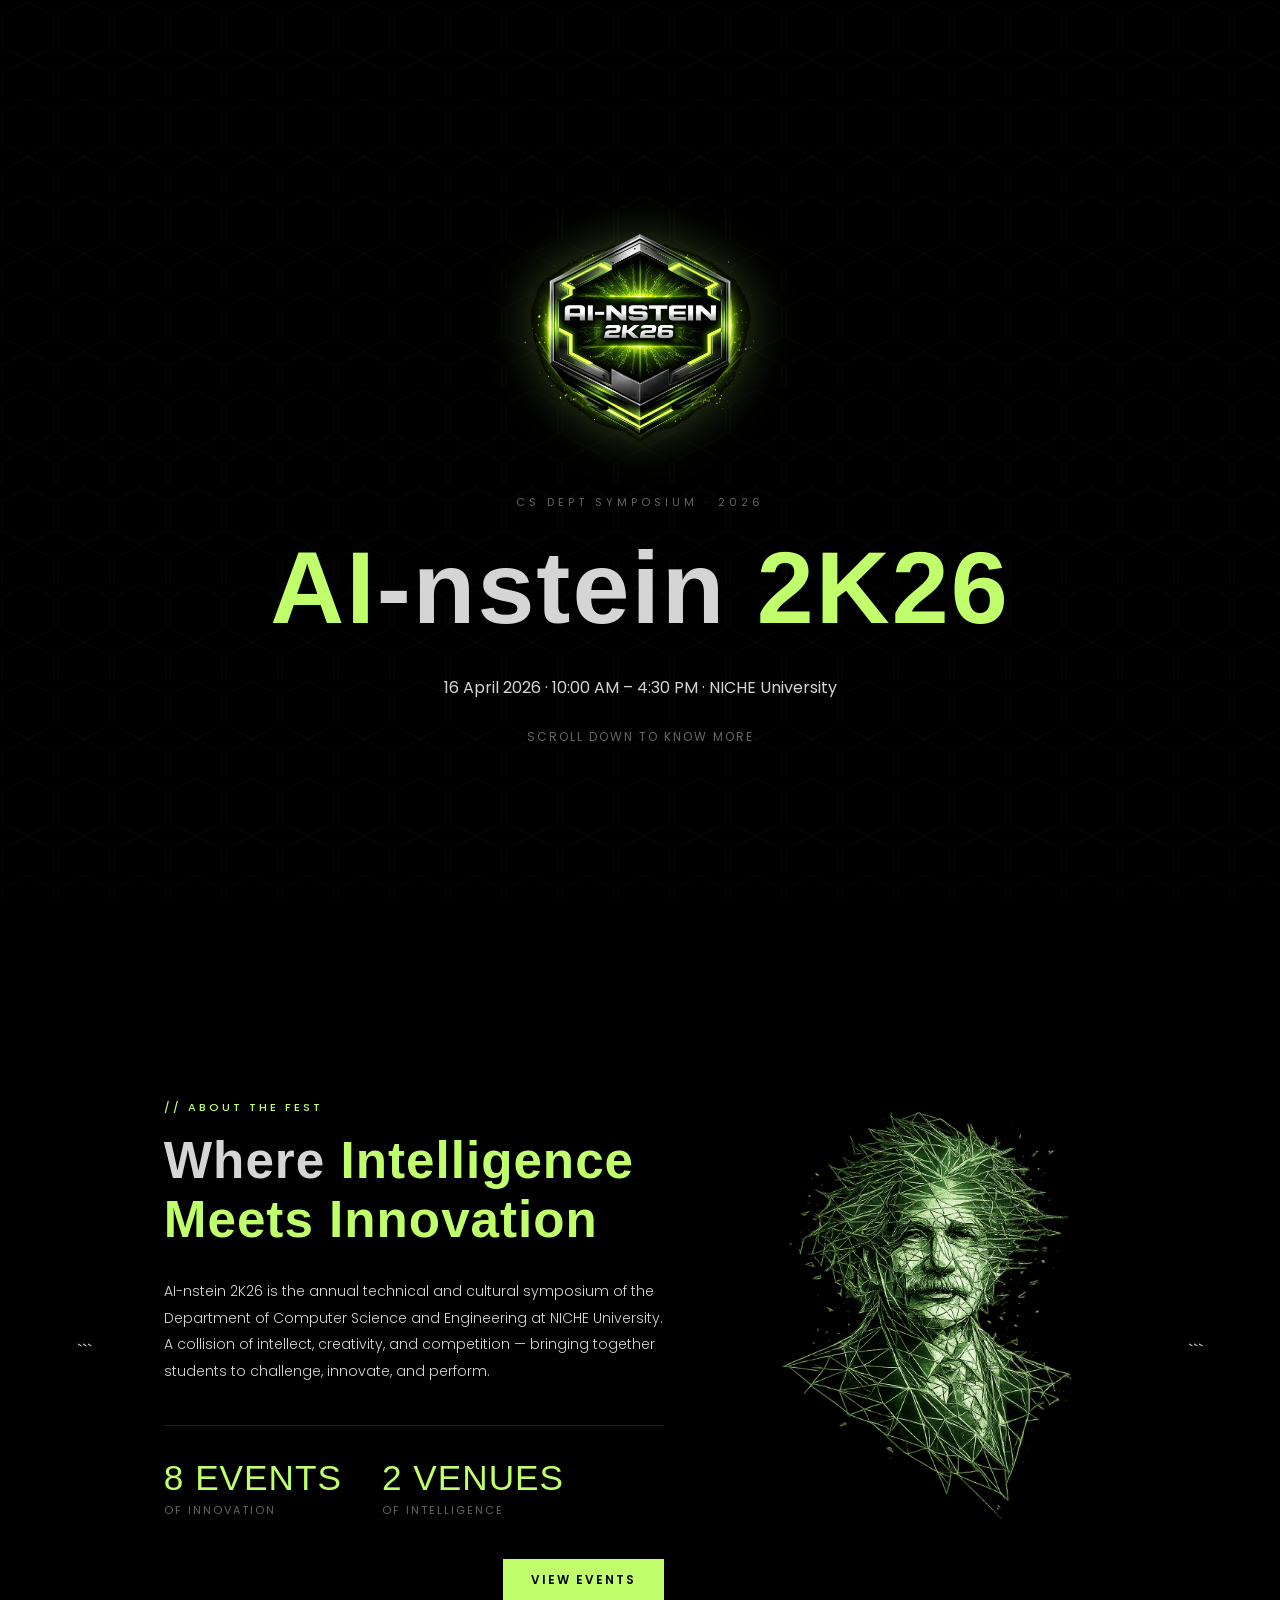
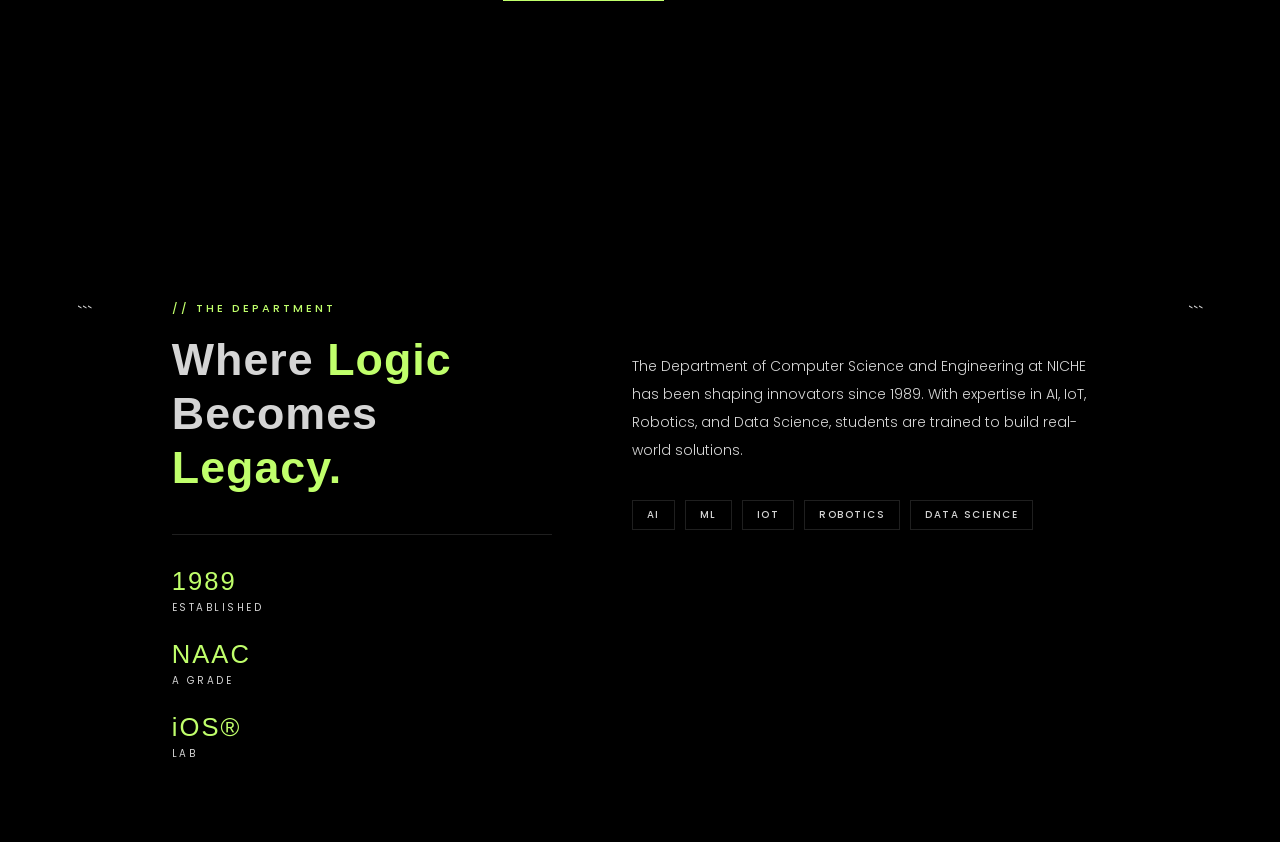
==== commit c34b86bc: "events button" ====
--- a/index.html
+++ b/index.html
@@ -14,6 +14,10 @@
   <link rel="stylesheet" href="css/about.css">
   <link rel="stylesheet" href="css/dept.css">
   <link rel="stylesheet" href="css/navbar.css">
+
+  <!-- favicon -->
+
+  <link rel="icon" href="asset/logo.png">
 </head>
 
 <body>
@@ -26,13 +30,15 @@
   <div class="navbar-inner">
     <a href="index.html" class="navbar-logo">
       <img src="asset/logo.png" alt="AI-nstein 2K26" class="navbar-logo-img" />
-      <span class="navbar-logo-text"><span class="accent">AI</span>-nstein <span class="accent">2K26</span></span>
+      <span class="navbar-logo-text">
+        <span class="accent">AI</span>-nstein <span class="accent">2K26</span>
+      </span>
     </a>
 
 ```
-<!-- REGISTER BUTTON -->
-<a href="https://forms.gle/uLuQ8UwbhfPCs5nC6" target="_blank" class="navbar-register">
-  Register Now
+<!-- ✅ EVENTS BUTTON -->
+<a href="html/events.html" class="navbar-register">
+  Events
 </a>
 ```
 
@@ -58,6 +64,10 @@
     <span class="accent">2K26</span>
   </h1>
 
+  <div class="hero-meta">
+    <span>16 April 2026 · 10:00 AM – 4:30 PM · NICHE University</span>
+  </div>
+
   <p class="hero-sub">Scroll down to know more</p>
 </section>
 
@@ -75,7 +85,7 @@
   </h2>
 
   <p class="about-body">
-    AI-nstein 2K26 is the annual technical and cultural symposium of the Department of Computer Science and Engineering at Noorul Islam Centre for Higher Education, Kanyakumari. A collision of intellect, creativity, and competition — it brings together students from across institutions to challenge each other through high-stakes technical events, electrifying cultural performances, and everything in between.
+    AI-nstein 2K26 is the annual technical and cultural symposium of the Department of Computer Science and Engineering at NICHE University. A collision of intellect, creativity, and competition — bringing together students to challenge, innovate, and perform.
   </p>
 
   <div class="about-stats">
@@ -89,10 +99,10 @@
       <span class="stat-label">OF INTELLIGENCE</span>
     </div>
 
-    <!-- REGISTER BUTTON -->
+    <!-- ✅ VIEW EVENTS -->
     <div class="stat-action">
-      <a href="https://forms.gle/uLuQ8UwbhfPCs5nC6" target="_blank" class="btn-events">
-        Register Now
+      <a href="html/events.html" class="btn-events">
+        View Events
       </a>
     </div>
   </div>
@@ -114,7 +124,10 @@
 ```
 <div class="dept-left">
   <p class="section-tag">// The Department</p>
-  <h2 class="dept-heading">Where <span>Logic</span><br>Becomes<br><span>Legacy.</span></h2>
+
+  <h2 class="dept-heading">
+    Where <span>Logic</span><br>Becomes<br><span>Legacy.</span>
+  </h2>
 
   <div class="dept-stat-row">
     <div class="dept-stat">
@@ -124,19 +137,19 @@
 
     <div class="dept-stat">
       <span class="dept-stat-num">NAAC</span>
-      <span class="dept-stat-label">A Grade Accredited</span>
+      <span class="dept-stat-label">A Grade</span>
     </div>
 
     <div class="dept-stat">
       <span class="dept-stat-num">iOS®</span>
-      <span class="dept-stat-label">Laboratory</span>
+      <span class="dept-stat-label">Lab</span>
     </div>
   </div>
 </div>
 
 <div class="dept-right">
   <p class="dept-body">
-    The Department of Computer Science and Engineering at NICHE has been shaping technology professionals since 1989.
+    The Department of Computer Science and Engineering at NICHE has been shaping innovators since 1989. With expertise in AI, IoT, Robotics, and Data Science, students are trained to build real-world solutions.
   </p>
 
   <div class="dept-tags">
@@ -144,6 +157,7 @@
     <span class="dept-pill">ML</span>
     <span class="dept-pill">IoT</span>
     <span class="dept-pill">Robotics</span>
+    <span class="dept-pill">Data Science</span>
   </div>
 </div>
 ```
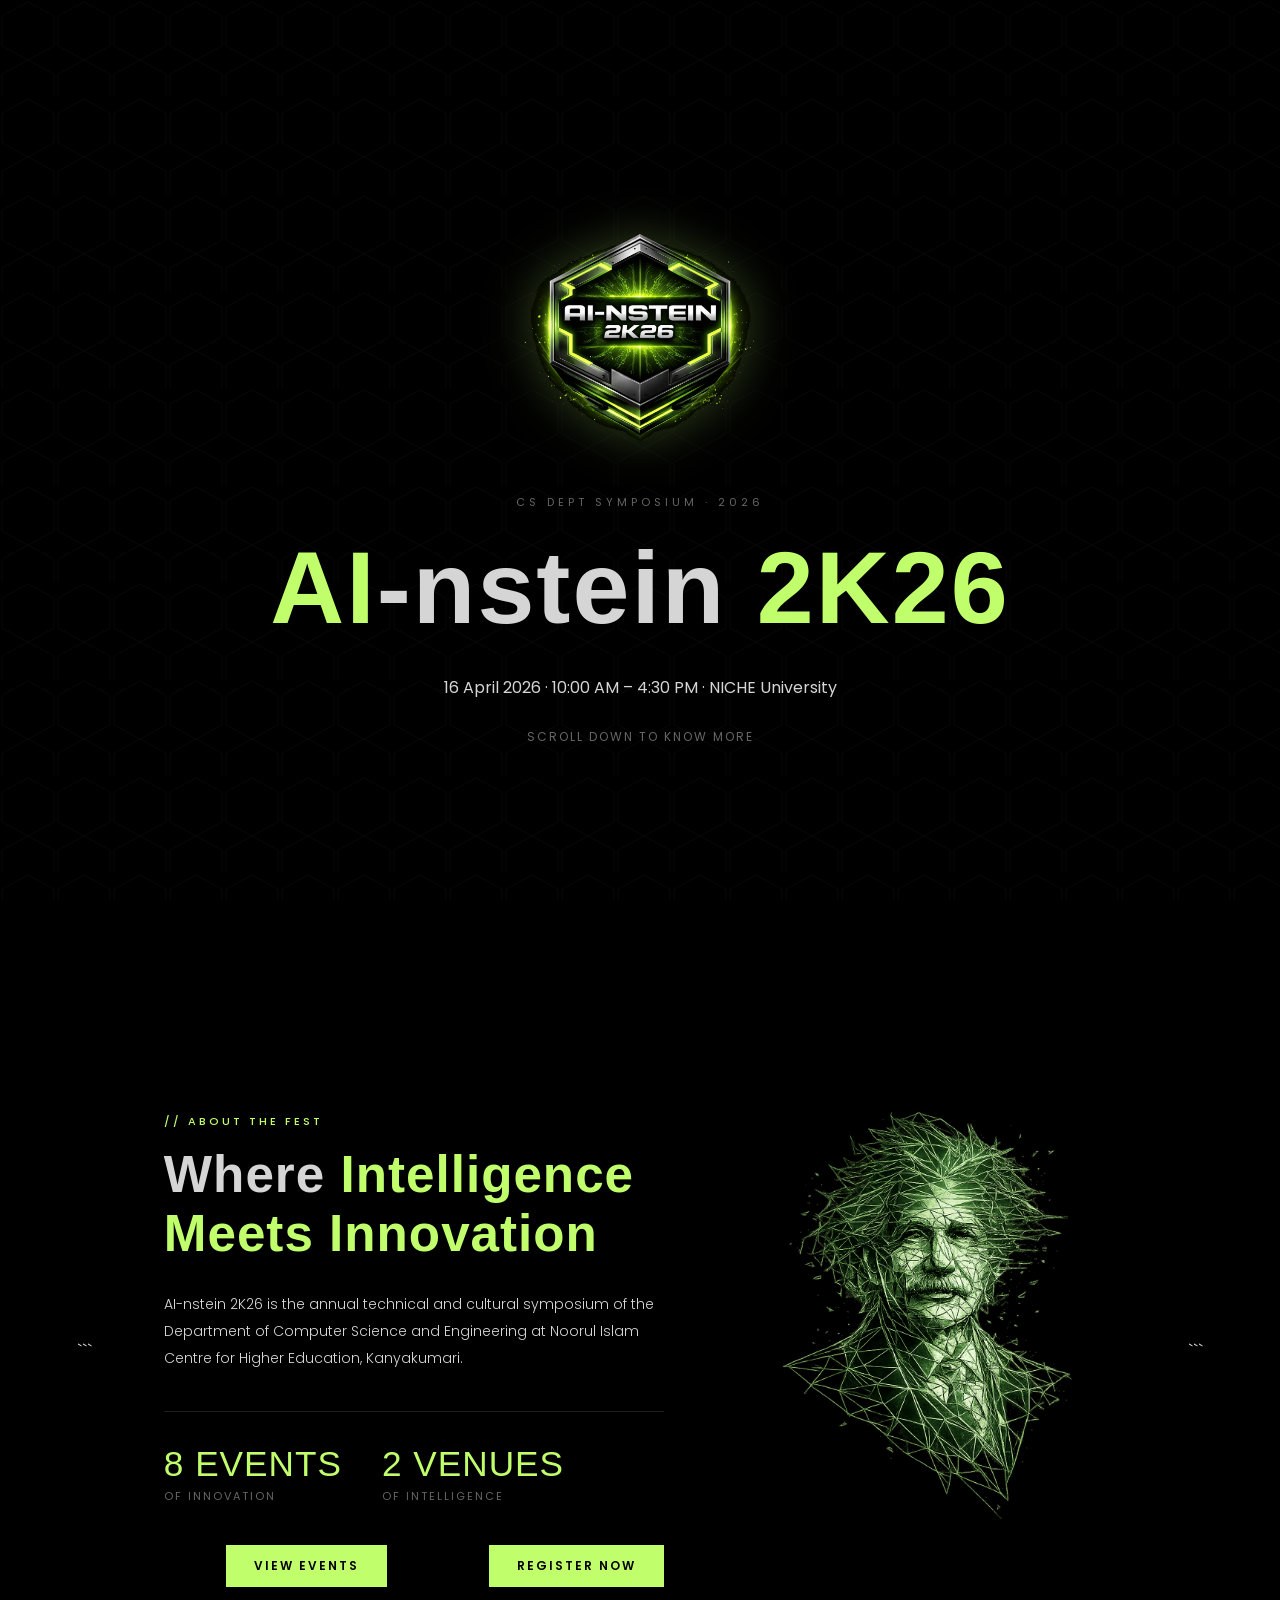
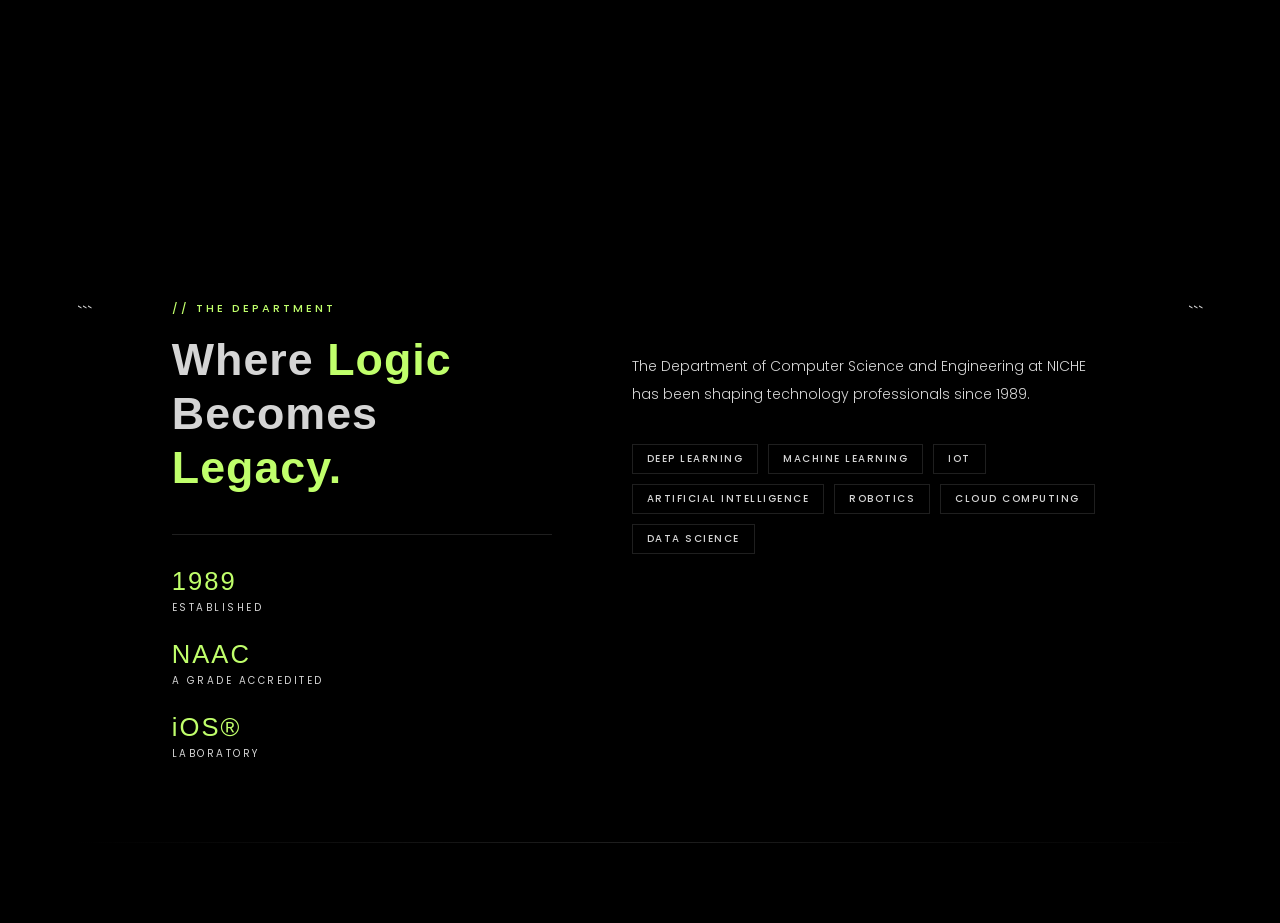
==== commit f18cc690: "Update index.html" ====
--- a/index.html
+++ b/index.html
@@ -14,10 +14,6 @@
   <link rel="stylesheet" href="css/about.css">
   <link rel="stylesheet" href="css/dept.css">
   <link rel="stylesheet" href="css/navbar.css">
-
-  <!-- favicon -->
-
-  <link rel="icon" href="asset/logo.png">
 </head>
 
 <body>
@@ -85,7 +81,7 @@
   </h2>
 
   <p class="about-body">
-    AI-nstein 2K26 is the annual technical and cultural symposium of the Department of Computer Science and Engineering at NICHE University. A collision of intellect, creativity, and competition — bringing together students to challenge, innovate, and perform.
+    AI-nstein 2K26 is the annual technical and cultural symposium of the Department of Computer Science and Engineering at Noorul Islam Centre for Higher Education, Kanyakumari.
   </p>
 
   <div class="about-stats">
@@ -105,10 +101,19 @@
         View Events
       </a>
     </div>
+
+    <!-- ✅ REGISTER BUTTON -->
+    <div class="stat-action">
+      <a href="https://forms.gle/uLuQ8UwbhfPCs5nC6" target="_blank" class="btn-events">
+        Register Now
+      </a>
+    </div>
+
   </div>
 </div>
 
 <div class="about-image">
+  <!-- ✅ FIXED -->
   <img src="asset/einstein-1.png" alt="Einstein" />
 </div>
 ```
@@ -137,32 +142,36 @@
 
     <div class="dept-stat">
       <span class="dept-stat-num">NAAC</span>
-      <span class="dept-stat-label">A Grade</span>
+      <span class="dept-stat-label">A Grade Accredited</span>
     </div>
 
     <div class="dept-stat">
       <span class="dept-stat-num">iOS®</span>
-      <span class="dept-stat-label">Lab</span>
+      <span class="dept-stat-label">Laboratory</span>
     </div>
   </div>
 </div>
 
 <div class="dept-right">
   <p class="dept-body">
-    The Department of Computer Science and Engineering at NICHE has been shaping innovators since 1989. With expertise in AI, IoT, Robotics, and Data Science, students are trained to build real-world solutions.
+    The Department of Computer Science and Engineering at NICHE has been shaping technology professionals since 1989.
   </p>
 
   <div class="dept-tags">
-    <span class="dept-pill">AI</span>
-    <span class="dept-pill">ML</span>
+    <span class="dept-pill">Deep Learning</span>
+    <span class="dept-pill">Machine Learning</span>
     <span class="dept-pill">IoT</span>
+    <span class="dept-pill">Artificial Intelligence</span>
     <span class="dept-pill">Robotics</span>
+    <span class="dept-pill">Cloud Computing</span>
     <span class="dept-pill">Data Science</span>
   </div>
 </div>
 ```
 
   </div>
+
+  <div class="dept-divider"></div>
 </section>
 
 <!-- JS -->
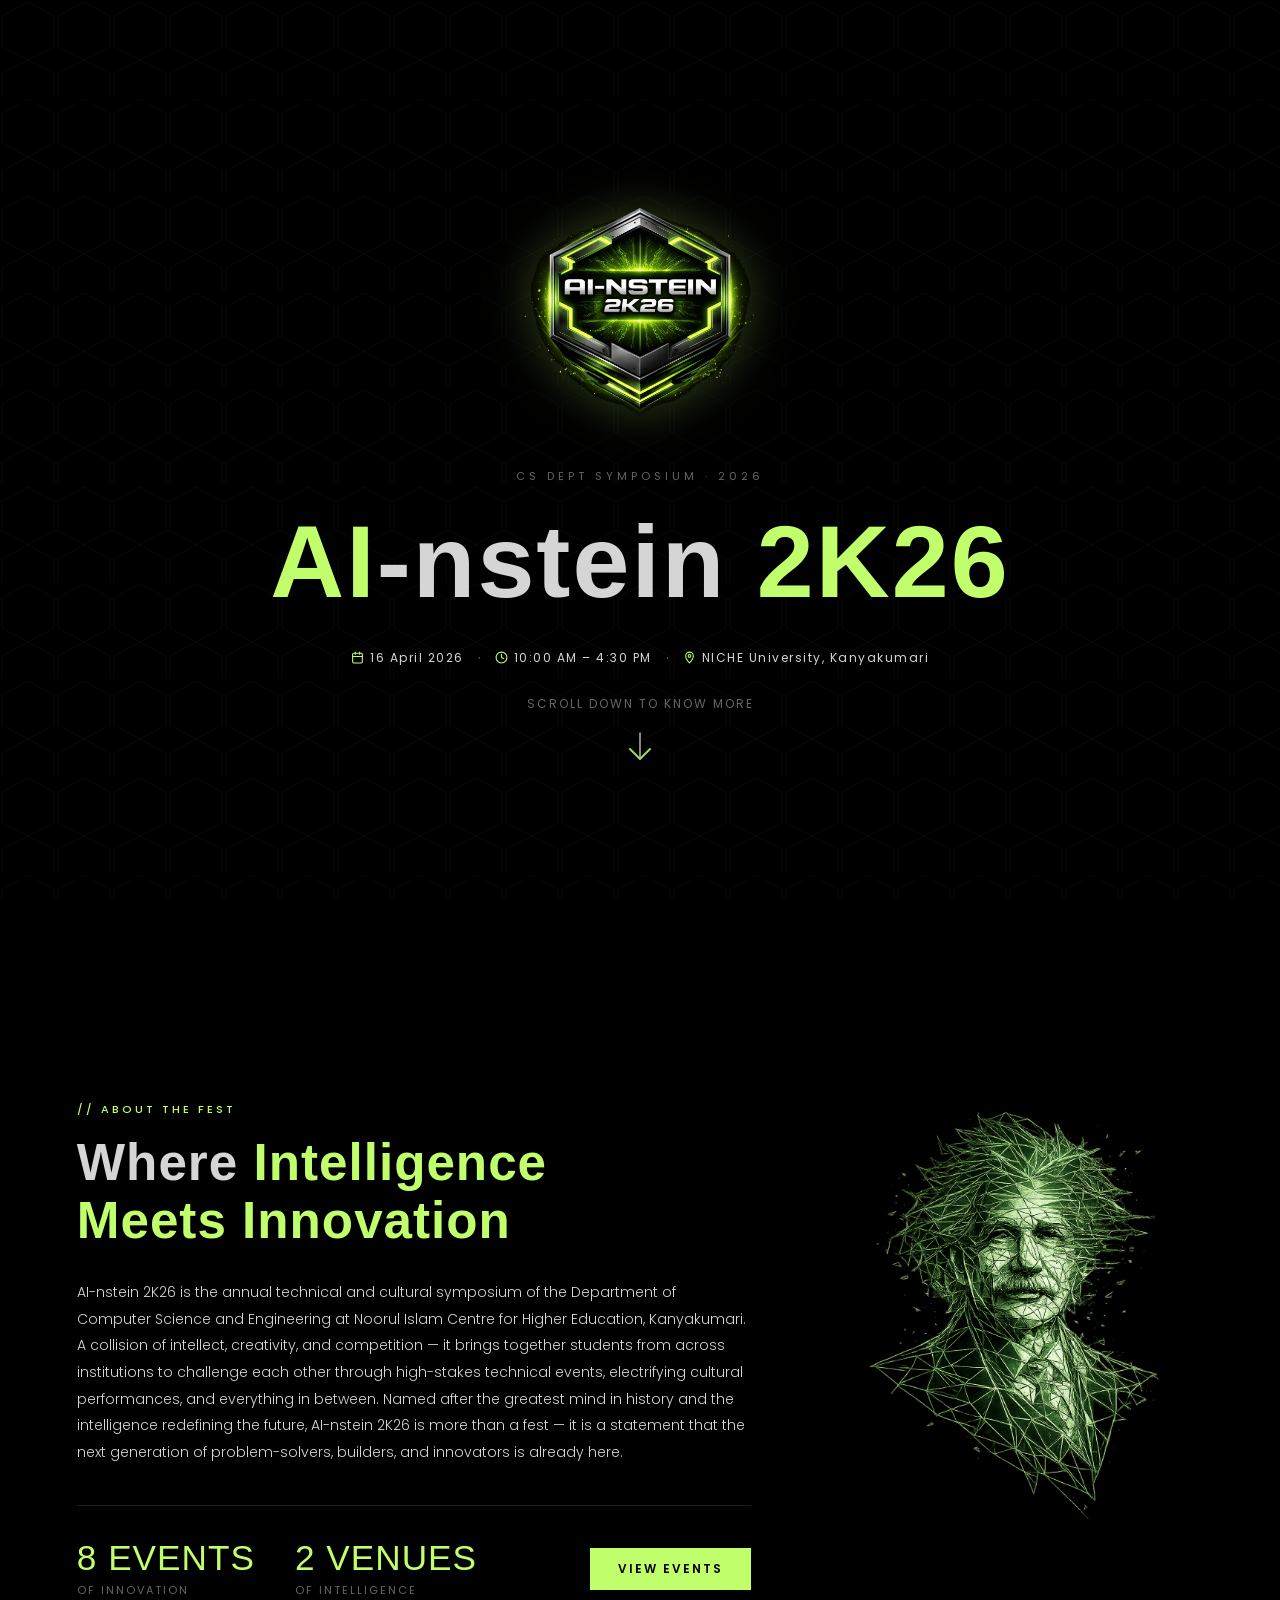
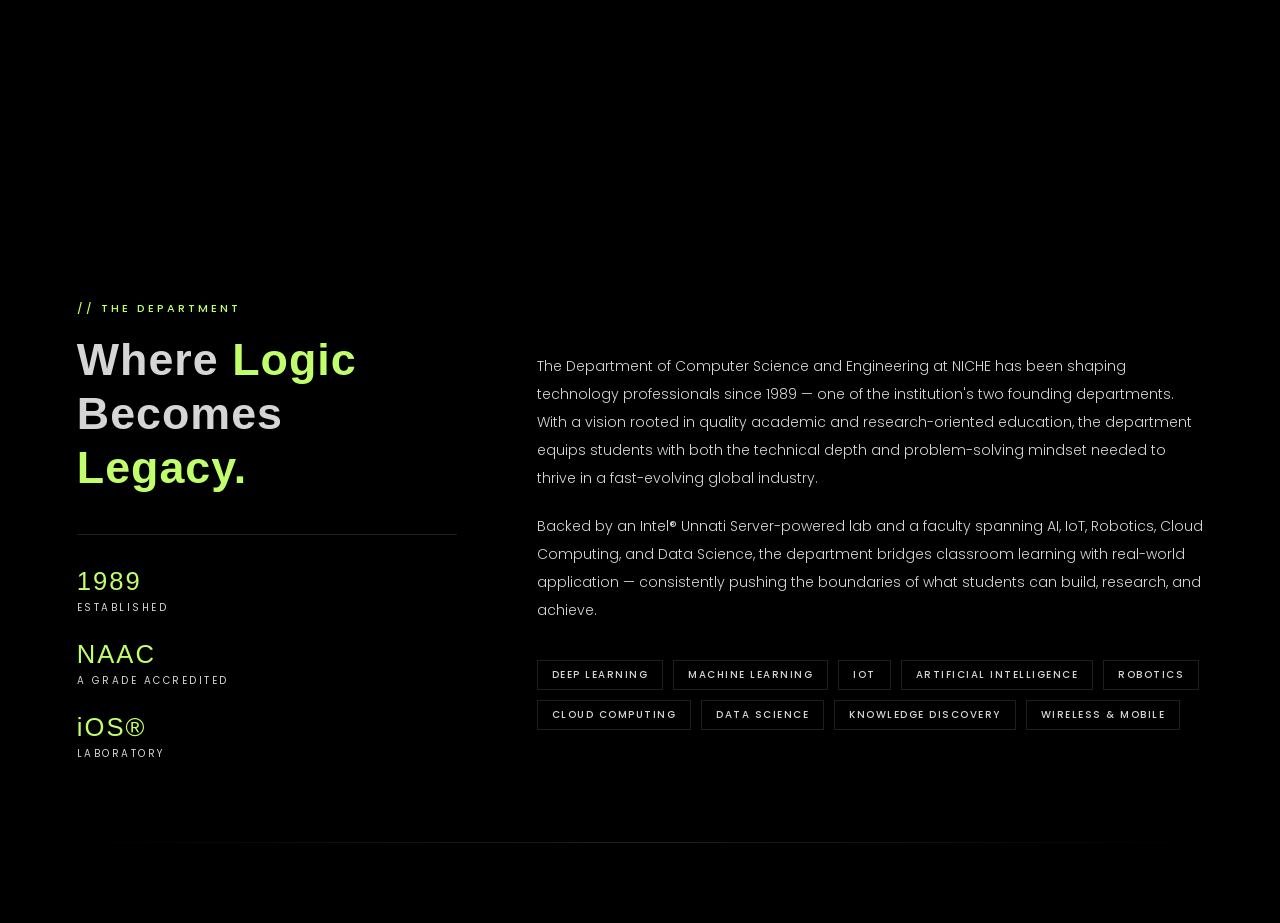
==== commit cf08005a: "Update index.html" ====
--- a/index.html
+++ b/index.html
@@ -1,182 +1,167 @@
 <!DOCTYPE html>
-
 <html lang="en">
 <head>
   <meta charset="UTF-8" />
   <meta name="viewport" content="width=device-width, initial-scale=1.0"/>
   <title>AI-nstein 2K26</title>
-
   <link rel="stylesheet" href="https://fonts.cdnfonts.com/css/fear-robot">
   <link rel="preconnect" href="https://fonts.googleapis.com">
   <link href="https://fonts.googleapis.com/css2?family=Poppins:wght@300;400;500;600&display=swap" rel="stylesheet">
-
   <link rel="stylesheet" href="css/bg.css">
   <link rel="stylesheet" href="css/about.css">
   <link rel="stylesheet" href="css/dept.css">
   <link rel="stylesheet" href="css/navbar.css">
 </head>
-
 <body>
 
-<div id="scroll-progress"></div>
+  <!-- LOADING SCREEN -->
 
-<!-- NAVBAR -->
+  
+  <div id="scroll-progress"></div>
 
+
+  <!-- NAVBAR -->
 <nav class="navbar" id="navbar">
   <div class="navbar-inner">
     <a href="index.html" class="navbar-logo">
       <img src="asset/logo.png" alt="AI-nstein 2K26" class="navbar-logo-img" />
-      <span class="navbar-logo-text">
-        <span class="accent">AI</span>-nstein <span class="accent">2K26</span>
-      </span>
+      <span class="navbar-logo-text"><span class="accent">AI</span>-nstein <span class="accent">2K26</span></span>
     </a>
-
-```
-<!-- ✅ EVENTS BUTTON -->
-<a href="html/events.html" class="navbar-register">
-  Events
-</a>
-```
-
+    <a href="html/events.html" class="navbar-register">Register Now</a>
   </div>
 </nav>
+  <!-- Fixed Background -->
+  <div id="bg-container">
+    <div id="hex-grid"></div>
+    <div id="hex-spotlight"></div>
+  </div>
 
-<!-- BACKGROUND -->
-
-<div id="bg-container">
-  <div id="hex-grid"></div>
-  <div id="hex-spotlight"></div>
-</div>
-
-<!-- HERO -->
-
+  <!-- HERO SECTION -->
 <section class="hero">
   <img src="asset/logo.png" alt="AI-nstein 2K26" class="hero-logo" />
-
   <p class="hero-label">CS Dept Symposium · 2026</p>
-
   <h1 class="hero-title">
-    <span class="no-break"><span class="accent">AI</span>-nstein</span>
-    <span class="accent">2K26</span>
+    <span class="no-break"><span class="accent">AI</span>-nstein</span> <span class="accent">2K26</span>
   </h1>
-
   <div class="hero-meta">
-    <span>16 April 2026 · 10:00 AM – 4:30 PM · NICHE University</span>
+    <div class="meta-item">
+      <svg width="13" height="13" viewBox="0 0 24 24" fill="none" stroke="#C0FF6B" stroke-width="2" stroke-linecap="round" stroke-linejoin="round">
+        <rect x="3" y="4" width="18" height="18" rx="2"/><line x1="16" y1="2" x2="16" y2="6"/><line x1="8" y1="2" x2="8" y2="6"/><line x1="3" y1="10" x2="21" y2="10"/>
+      </svg>
+      <span>16 April 2026</span>
+    </div>
+    <span class="meta-divider">·</span>
+    <div class="meta-item">
+      <svg width="13" height="13" viewBox="0 0 24 24" fill="none" stroke="#C0FF6B" stroke-width="2" stroke-linecap="round" stroke-linejoin="round">
+        <circle cx="12" cy="12" r="10"/><polyline points="12 6 12 12 16 14"/>
+      </svg>
+      <span>10:00 AM – 4:30 PM</span>
+    </div>
+    <span class="meta-divider">·</span>
+    <div class="meta-item">
+      <svg width="13" height="13" viewBox="0 0 24 24" fill="none" stroke="#C0FF6B" stroke-width="2" stroke-linecap="round" stroke-linejoin="round">
+        <path d="M12 2C8.13 2 5 5.13 5 9c0 5.25 7 13 7 13s7-7.75 7-13c0-3.87-3.13-7-7-7z"/><circle cx="12" cy="9" r="2.5"/>
+      </svg>
+      <span>NICHE University, Kanyakumari</span>
+    </div>
   </div>
-
   <p class="hero-sub">Scroll down to know more</p>
-</section>
-
-<!-- ABOUT -->
-
-<section class="about-section">
-  <div class="about-inner">
-
-```
-<div class="about-text">
-  <p class="section-tag">// About the Fest</p>
-
-  <h2 class="about-heading">
-    Where <span>Intelligence<br>Meets Innovation</span>
-  </h2>
-
-  <p class="about-body">
-    AI-nstein 2K26 is the annual technical and cultural symposium of the Department of Computer Science and Engineering at Noorul Islam Centre for Higher Education, Kanyakumari.
-  </p>
-
-  <div class="about-stats">
-    <div class="stat">
-      <span class="stat-num">8 EVENTS</span>
-      <span class="stat-label">OF INNOVATION</span>
-    </div>
-
-    <div class="stat">
-      <span class="stat-num">2 VENUES</span>
-      <span class="stat-label">OF INTELLIGENCE</span>
-    </div>
-
-    <!-- ✅ VIEW EVENTS -->
-    <div class="stat-action">
-      <a href="html/events.html" class="btn-events">
-        View Events
-      </a>
-    </div>
-
-    <!-- ✅ REGISTER BUTTON -->
-    <div class="stat-action">
-      <a href="https://forms.gle/uLuQ8UwbhfPCs5nC6" target="_blank" class="btn-events">
-        Register Now
-      </a>
-    </div>
-
-  </div>
-</div>
-
-<div class="about-image">
-  <!-- ✅ FIXED -->
-  <img src="asset/einstein-1.png" alt="Einstein" />
-</div>
-```
-
+  <div class="scroll-arrow">
+    <svg width="36" height="36" viewBox="0 0 36 36" fill="none" xmlns="http://www.w3.org/2000/svg">
+      <line x1="18" y1="4" x2="18" y2="28" stroke="#D5D5D5" stroke-width="1.5" stroke-linecap="round"/>
+      <polyline points="8,20 18,30 28,20" fill="none" stroke="#C0FF6B" stroke-width="2" stroke-linecap="round" stroke-linejoin="round"/>
+    </svg>
   </div>
 </section>
 
-<!-- DEPARTMENT -->
 
+
+  <!-- ABOUT SECTION -->
+  <section class="about-section">
+    <div class="about-inner">
+
+      <div class="about-text">
+        <p class="section-tag">// About the Fest</p>
+        <h2 class="about-heading">Where <span>Intelligence<br>Meets Innovation</span></h2>
+        <p class="about-body">
+          AI-nstein 2K26 is the annual technical and cultural symposium of the Department of Computer Science and Engineering at Noorul Islam Centre for Higher Education, Kanyakumari. A collision of intellect, creativity, and competition — it brings together students from across institutions to challenge each other through high-stakes technical events, electrifying cultural performances, and everything in between. Named after the greatest mind in history and the intelligence redefining the future, AI-nstein 2K26 is more than a fest — it is a statement that the next generation of problem-solvers, builders, and innovators is already here.
+        </p>
+        
+
+        <div class="about-stats">
+          <div class="stat">
+            <span class="stat-num">8 EVENTS</span>
+            <span class="stat-label">OF INNOVATION</span>
+          </div>
+          <div class="stat">
+            <span class="stat-num">2 VENUES</span>
+            <span class="stat-label">OF INTELLIGENCE</span>
+          </div>
+          <div class="stat-action">
+            <a href="../html/events.html" class="btn-events">View Events</a>
+          </div>
+        </div>
+      </div>
+
+      <div class="about-image">
+        <img src="../asset/einstein-1.png" alt="Einstein" />
+      </div>
+
+    </div>
+  </section>
+
+
+
+
+ <!-- DEPARTMENT SECTION -->
 <section class="dept-section">
   <div class="dept-inner">
 
-```
-<div class="dept-left">
-  <p class="section-tag">// The Department</p>
+    <div class="dept-left">
+      <p class="section-tag">// The Department</p>
+      <h2 class="dept-heading">Where <span>Logic</span><br>Becomes<br><span>Legacy.</span></h2>
 
-  <h2 class="dept-heading">
-    Where <span>Logic</span><br>Becomes<br><span>Legacy.</span>
-  </h2>
-
-  <div class="dept-stat-row">
-    <div class="dept-stat">
-      <span class="dept-stat-num">1989</span>
-      <span class="dept-stat-label">Established</span>
+      <div class="dept-stat-row">
+        <div class="dept-stat">
+          <span class="dept-stat-num">1989</span>
+          <span class="dept-stat-label">Established</span>
+        </div>
+        <div class="dept-stat">
+          <span class="dept-stat-num">NAAC</span>
+          <span class="dept-stat-label">A Grade Accredited</span>
+        </div>
+        <div class="dept-stat">
+          <span class="dept-stat-num">iOS®</span>
+          <span class="dept-stat-label">Laboratory</span>
+        </div>
+      </div>
     </div>
 
-    <div class="dept-stat">
-      <span class="dept-stat-num">NAAC</span>
-      <span class="dept-stat-label">A Grade Accredited</span>
+    <div class="dept-right">
+        <p class="dept-body">
+            The Department of Computer Science and Engineering at NICHE has been shaping technology professionals since 1989 — one of the institution's two founding departments. With a vision rooted in quality academic and research-oriented education, the department equips students with both the technical depth and problem-solving mindset needed to thrive in a fast-evolving global industry.
+        </p>
+        <p class="dept-body">
+            Backed by an Intel® Unnati Server-powered lab and a faculty spanning AI, IoT, Robotics, Cloud Computing, and Data Science, the department bridges classroom learning with real-world application — consistently pushing the boundaries of what students can build, research, and achieve.
+        </p>
+
+      <div class="dept-tags">
+        <span class="dept-pill">Deep Learning</span>
+        <span class="dept-pill">Machine Learning</span>
+        <span class="dept-pill">IoT</span>
+        <span class="dept-pill">Artificial Intelligence</span>
+        <span class="dept-pill">Robotics</span>
+        <span class="dept-pill">Cloud Computing</span>
+        <span class="dept-pill">Data Science</span>
+        <span class="dept-pill">Knowledge Discovery</span>
+        <span class="dept-pill">Wireless & Mobile</span>
+      </div>
     </div>
-
-    <div class="dept-stat">
-      <span class="dept-stat-num">iOS®</span>
-      <span class="dept-stat-label">Laboratory</span>
-    </div>
-  </div>
-</div>
-
-<div class="dept-right">
-  <p class="dept-body">
-    The Department of Computer Science and Engineering at NICHE has been shaping technology professionals since 1989.
-  </p>
-
-  <div class="dept-tags">
-    <span class="dept-pill">Deep Learning</span>
-    <span class="dept-pill">Machine Learning</span>
-    <span class="dept-pill">IoT</span>
-    <span class="dept-pill">Artificial Intelligence</span>
-    <span class="dept-pill">Robotics</span>
-    <span class="dept-pill">Cloud Computing</span>
-    <span class="dept-pill">Data Science</span>
-  </div>
-</div>
-```
 
   </div>
 
   <div class="dept-divider"></div>
 </section>
-
-<!-- JS -->
-
-<script src="js/script.js"></script>
-
+  <script src="../js/script.js"></script>
 </body>
 </html>
